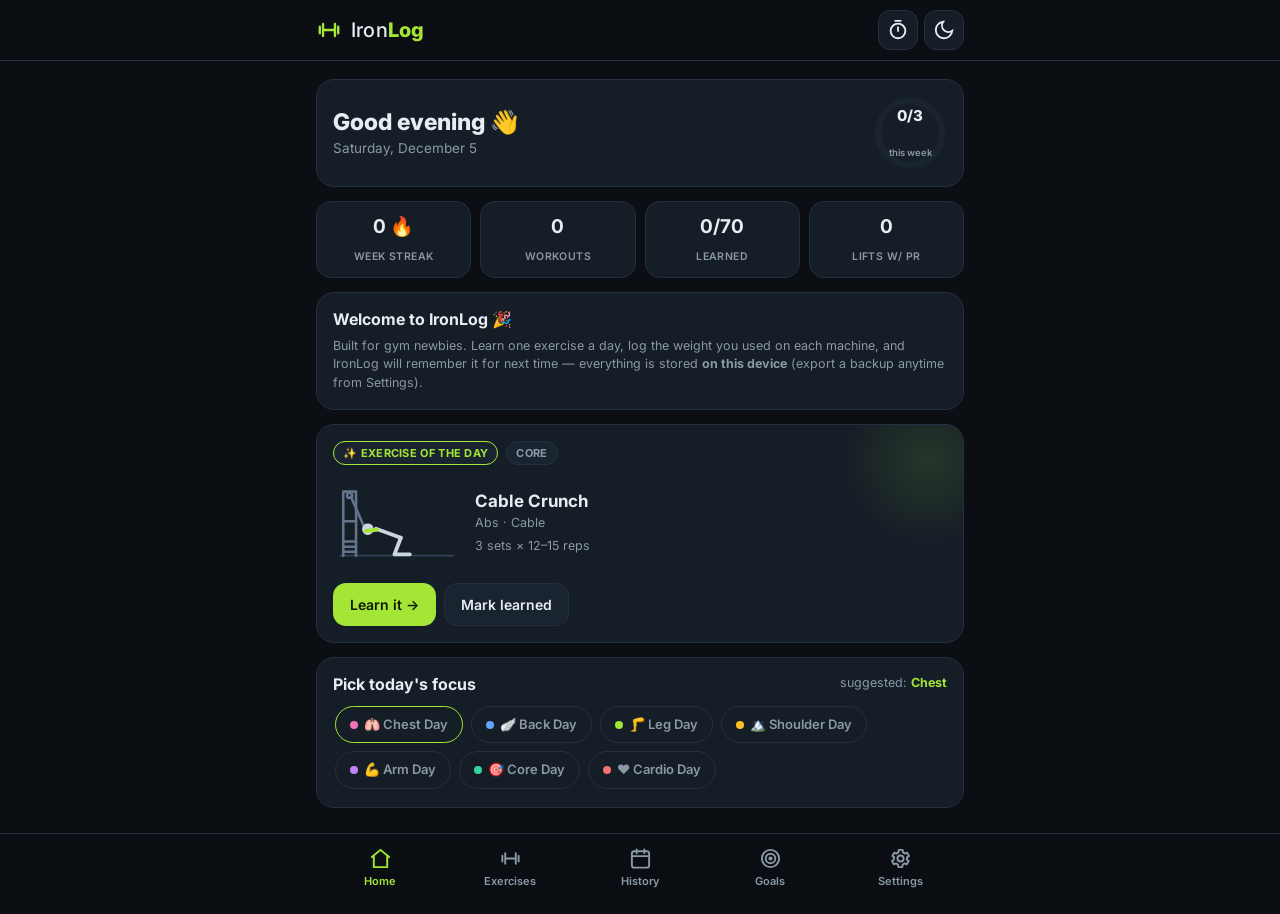
==== index.html @ 236685da "IronLog — beginner-friendly gym tracker PWA 70-exercise library with animated SVG demos, weight memo" ====
<!DOCTYPE html>
<html lang="en" data-theme="dark">
<head>
<meta charset="UTF-8">
<meta name="viewport" content="width=device-width, initial-scale=1, viewport-fit=cover">
<title>IronLog — your pocket gym coach</title>
<meta name="description" content="Beginner-friendly gym tracker: learn exercises with animated demos, remember your weights, hit your goals.">
<meta name="theme-color" content="#0b0f14">
<script>
/* set theme before first paint to avoid flash */
try {
  var t = localStorage.getItem("gymlog.theme") || "dark";
  document.documentElement.setAttribute("data-theme", t);
  if (t === "light") document.querySelector('meta[name="theme-color"]').setAttribute("content", "#f4f6f8");
} catch (e) {}
</script>
<link rel="icon" href="./icon.svg" type="image/svg+xml">
<link rel="apple-touch-icon" href="./icon.svg">
<link rel="manifest" href="./manifest.json">
<link rel="preconnect" href="https://fonts.googleapis.com">
<link rel="preconnect" href="https://fonts.gstatic.com" crossorigin>
<link href="https://fonts.googleapis.com/css2?family=Inter:wght@400;500;600;700;800&display=swap" rel="stylesheet">
<link rel="stylesheet" href="./css/style.css">
</head>
<body>

<header class="topbar">
  <div class="topbar-inner">
    <div class="brand">
      <svg viewBox="0 0 24 24" width="26" height="26" fill="none" stroke="var(--acc)" stroke-width="2.2" stroke-linecap="round">
        <path d="M6.5 6.5v11M17.5 6.5v11M3.5 9v6M20.5 9v6M6.5 12h11"/>
      </svg>
      <span>Iron<b>Log</b></span>
    </div>
    <div class="topbar-actions">
      <button class="icon-btn" id="btn-timer" title="Rest timer" aria-label="Rest timer">
        <svg viewBox="0 0 24 24" width="22" height="22" fill="none" stroke="currentColor" stroke-width="2" stroke-linecap="round"><circle cx="12" cy="13" r="8"/><path d="M12 13V9M9 2h6"/></svg>
      </button>
      <button class="icon-btn" id="btn-theme" title="Toggle theme" aria-label="Toggle theme">
        <svg class="ic-moon" viewBox="0 0 24 24" width="22" height="22" fill="none" stroke="currentColor" stroke-width="2" stroke-linecap="round"><path d="M21 12.8A9 9 0 1 1 11.2 3 7 7 0 0 0 21 12.8z"/></svg>
        <svg class="ic-sun" viewBox="0 0 24 24" width="22" height="22" fill="none" stroke="currentColor" stroke-width="2" stroke-linecap="round"><circle cx="12" cy="12" r="4"/><path d="M12 2v2M12 20v2M4.9 4.9l1.4 1.4M17.7 17.7l1.4 1.4M2 12h2M20 12h2M4.9 19.1l1.4-1.4M17.7 6.3l1.4-1.4"/></svg>
      </button>
    </div>
  </div>
</header>

<main id="view" class="view"></main>

<nav class="bottomnav" id="bottomnav">
  <button data-tab="home" class="nav-btn active">
    <svg viewBox="0 0 24 24" fill="none" stroke="currentColor" stroke-width="2" stroke-linecap="round" stroke-linejoin="round"><path d="M3 10.5 12 3l9 7.5"/><path d="M5 9.5V21h14V9.5"/></svg>
    <span>Home</span>
  </button>
  <button data-tab="exercises" class="nav-btn">
    <svg viewBox="0 0 24 24" fill="none" stroke="currentColor" stroke-width="2" stroke-linecap="round"><path d="M6.5 6.5v11M17.5 6.5v11M3.5 9v6M20.5 9v6M6.5 12h11"/></svg>
    <span>Exercises</span>
  </button>
  <button data-tab="history" class="nav-btn">
    <svg viewBox="0 0 24 24" fill="none" stroke="currentColor" stroke-width="2" stroke-linecap="round" stroke-linejoin="round"><rect x="3" y="4.5" width="18" height="17" rx="2.5"/><path d="M3 9.5h18M8 2.5v4M16 2.5v4"/></svg>
    <span>History</span>
  </button>
  <button data-tab="goals" class="nav-btn">
    <svg viewBox="0 0 24 24" fill="none" stroke="currentColor" stroke-width="2" stroke-linecap="round"><circle cx="12" cy="12" r="9"/><circle cx="12" cy="12" r="5"/><circle cx="12" cy="12" r="1.2" fill="currentColor"/></svg>
    <span>Goals</span>
  </button>
  <button data-tab="settings" class="nav-btn">
    <svg viewBox="0 0 24 24" fill="none" stroke="currentColor" stroke-width="2" stroke-linecap="round" stroke-linejoin="round"><circle cx="12" cy="12" r="3.2"/><path d="M19 12a7 7 0 0 0-.1-1.2l2-1.5-2-3.4-2.3 1a7 7 0 0 0-2-1.2L14.2 3h-4l-.4 2.7a7 7 0 0 0-2 1.2l-2.3-1-2 3.4 2 1.5A7 7 0 0 0 5 12c0 .4 0 .8.1 1.2l-2 1.5 2 3.4 2.3-1a7 7 0 0 0 2 1.2l.4 2.7h4l.4-2.7a7 7 0 0 0 2-1.2l2.3 1 2-3.4-2-1.5c.1-.4.1-.8.1-1.2Z"/></svg>
    <span>Settings</span>
  </button>
</nav>

<div id="modal-root"></div>
<div id="sheet-root"></div>
<div id="toast-root" class="toast-root"></div>

<script src="./data/exercises-chest.js"></script>
<script src="./data/exercises-back.js"></script>
<script src="./data/exercises-legs.js"></script>
<script src="./data/exercises-shoulders.js"></script>
<script src="./data/exercises-arms.js"></script>
<script src="./data/exercises-core.js"></script>
<script src="./data/exercises-cardio.js"></script>
<script src="./js/store.js"></script>
<script src="./js/app.js"></script>
<script>
if ("serviceWorker" in navigator && location.protocol.startsWith("http")) {
  window.addEventListener("load", function () {
    navigator.serviceWorker.register("./sw.js").catch(function () {});
  });
}
</script>
</body>
</html>
---- css/style.css ----
/* ============ IronLog — design tokens ============ */
:root {
  /* dark theme (default) */
  --bg: #0b0f14;
  --bg-soft: #10161d;
  --card: #151d27;
  --card-2: #1a2431;
  --border: #243040;
  --text: #e6edf3;
  --muted: #8b98a5;
  --acc: #a3e635;
  --acc-ink: #101800;
  --acc-soft: rgba(163, 230, 53, 0.12);
  --danger: #f87171;
  --warn: #fbbf24;
  --shadow: 0 8px 28px rgba(0, 0, 0, 0.35);
  /* exercise-figure SVG palette */
  --fig: #cbd5e1;
  --equip: #64748b;
  --floor: #334155;
  /* group colors */
  --g-chest: #f472b6;
  --g-back: #60a5fa;
  --g-legs: #a3e635;
  --g-shoulders: #fbbf24;
  --g-arms: #c084fc;
  --g-core: #34d399;
  --g-cardio: #f87171;
}
:root[data-theme="light"] {
  --bg: #f2f5f8;
  --bg-soft: #e9eef3;
  --card: #ffffff;
  --card-2: #f4f7fa;
  --border: #dde5ec;
  --text: #131a21;
  --muted: #5b6875;
  --acc: #65a30d;
  --acc-ink: #ffffff;
  --acc-soft: rgba(101, 163, 13, 0.12);
  --shadow: 0 8px 24px rgba(15, 30, 45, 0.08);
  --fig: #334155;
  --equip: #94a3b8;
  --floor: #cbd5e1;
}

* { box-sizing: border-box; }
html { -webkit-text-size-adjust: 100%; }
body {
  margin: 0;
  font-family: "Inter", -apple-system, BlinkMacSystemFont, "Segoe UI", Roboto, sans-serif;
  background: var(--bg);
  color: var(--text);
  line-height: 1.5;
  min-height: 100dvh;
  transition: background 0.25s ease, color 0.25s ease;
}
button { font: inherit; color: inherit; cursor: pointer; touch-action: manipulation; }
input, select { touch-action: manipulation; }
input, select, textarea { font: inherit; color: inherit; }
h1, h2, h3, h4 { margin: 0; line-height: 1.25; }
::selection { background: var(--acc); color: var(--acc-ink); }

/* ============ layout ============ */
.topbar {
  position: sticky; top: 0; z-index: 40;
  background: color-mix(in srgb, var(--bg) 82%, transparent);
  backdrop-filter: blur(12px);
  -webkit-backdrop-filter: blur(12px);
  border-bottom: 1px solid var(--border);
}
.topbar-inner {
  max-width: 680px; margin: 0 auto;
  display: flex; align-items: center; justify-content: space-between;
  padding: 10px 16px;
  padding-top: calc(10px + env(safe-area-inset-top));
}
.brand { display: flex; align-items: center; gap: 9px; font-size: 20px; font-weight: 500; letter-spacing: 0.2px; }
.brand b { font-weight: 800; color: var(--acc); }
.topbar-actions { display: flex; gap: 6px; }
.icon-btn {
  width: 40px; height: 40px; border-radius: 12px;
  border: 1px solid var(--border); background: var(--card);
  display: grid; place-items: center; transition: transform .12s ease, background .2s;
}
.icon-btn:active { transform: scale(0.92); }
:root[data-theme="dark"] .ic-sun { display: none; }
:root[data-theme="light"] .ic-moon { display: none; }

.view {
  max-width: 680px; margin: 0 auto;
  padding: 18px 16px calc(92px + env(safe-area-inset-bottom));
  animation: viewin 0.25s ease;
}
@keyframes viewin { from { opacity: 0; transform: translateY(6px); } to { opacity: 1; transform: none; } }

.bottomnav {
  position: fixed; bottom: 0; left: 0; right: 0; z-index: 40;
  display: flex; justify-content: center; gap: 2px;
  background: color-mix(in srgb, var(--bg) 88%, transparent);
  backdrop-filter: blur(14px);
  -webkit-backdrop-filter: blur(14px);
  border-top: 1px solid var(--border);
  padding: 6px 8px calc(6px + env(safe-area-inset-bottom));
}
.nav-btn {
  flex: 1; max-width: 128px;
  display: flex; flex-direction: column; align-items: center; gap: 3px;
  padding: 7px 2px 5px; border: 0; background: none;
  color: var(--muted); font-size: 11px; font-weight: 600;
  border-radius: 12px; transition: color 0.15s;
}
.nav-btn svg { width: 23px; height: 23px; }
.nav-btn.active { color: var(--acc); }
.nav-btn.active svg { filter: drop-shadow(0 0 8px var(--acc-soft)); }

/* ============ generic components ============ */
.card {
  background: var(--card); border: 1px solid var(--border);
  border-radius: 18px; padding: 16px; margin-bottom: 14px;
}
.card.flat { box-shadow: none; }
.section-title {
  display: flex; align-items: center; justify-content: space-between;
  margin: 22px 2px 10px; font-size: 15px; font-weight: 700;
}
.section-title small { color: var(--muted); font-weight: 500; }
.muted { color: var(--muted); }
.small { font-size: 12.5px; }

.btn {
  display: inline-flex; align-items: center; justify-content: center; gap: 7px;
  border-radius: 13px; border: 1px solid var(--border);
  background: var(--card-2); color: var(--text);
  padding: 10px 16px; font-weight: 600; font-size: 14px;
  transition: transform 0.12s ease, filter 0.15s;
}
.btn:active { transform: scale(0.96); }
.btn.primary { background: var(--acc); color: var(--acc-ink); border-color: transparent; }
.btn.primary:hover { filter: brightness(1.06); }
.btn.danger { color: var(--danger); border-color: color-mix(in srgb, var(--danger) 40%, var(--border)); }
.btn.ghost { background: none; }
.btn.block { width: 100%; }
.btn.sm { padding: 7px 12px; font-size: 13px; border-radius: 10px; }

.chip-row { display: flex; flex-wrap: wrap; gap: 8px; padding: 2px; }
.chip {
  flex: 0 0 auto; display: inline-flex; align-items: center; gap: 6px;
  padding: 8px 14px; border-radius: 999px; font-size: 13px; font-weight: 600;
  border: 1px solid var(--border); background: var(--card); color: var(--muted);
  transition: all 0.15s;
  white-space: nowrap;
}
@media (max-width: 420px) {
  .chip { padding: 7px 11px; font-size: 12.5px; }
}
.chip.active { background: var(--acc); border-color: transparent; color: var(--acc-ink); }
.chip .dot { width: 8px; height: 8px; border-radius: 50%; }

.tag {
  display: inline-flex; align-items: center; gap: 5px;
  font-size: 11px; font-weight: 700; letter-spacing: 0.3px;
  padding: 3px 9px; border-radius: 999px;
  background: var(--card-2); border: 1px solid var(--border); color: var(--muted);
  text-transform: uppercase;
}

input[type="text"], input[type="number"], input[type="date"], input[type="search"], select {
  width: 100%; padding: 11px 13px; border-radius: 13px;
  border: 1px solid var(--border); background: var(--card-2); color: var(--text);
  outline: none; transition: border-color 0.15s;
  appearance: none;
}
input:focus, select:focus { border-color: var(--acc); }
label.f { display: block; font-size: 12.5px; font-weight: 600; color: var(--muted); margin: 12px 0 5px; }

/* ============ home ============ */
.hero { display: flex; align-items: center; justify-content: space-between; gap: 14px; }
.hero h1 { font-size: 23px; font-weight: 800; }
.hero .sub { color: var(--muted); font-size: 13.5px; margin-top: 2px; }
.ring-wrap { position: relative; width: 74px; height: 74px; flex: 0 0 auto; }
.ring-wrap svg { transform: rotate(-90deg); }
.ring-num {
  position: absolute; inset: 0; display: grid; place-items: center;
  font-size: 15px; font-weight: 800;
}
.ring-num small { font-size: 9.5px; font-weight: 600; color: var(--muted); display: block; text-align: center; }

.statgrid { display: grid; grid-template-columns: repeat(4, 1fr); gap: 9px; }
@media (max-width: 420px) {
  .statgrid { grid-template-columns: repeat(2, 1fr); }
}
.stat {
  background: var(--card); border: 1px solid var(--border); border-radius: 15px;
  padding: 11px 6px; text-align: center;
}
.stat b { font-size: 19px; display: block; }
.stat span { font-size: 10.5px; color: var(--muted); font-weight: 600; text-transform: uppercase; letter-spacing: 0.4px; }

.eotd { position: relative; overflow: hidden; }
.eotd .glow {
  position: absolute; top: -60px; right: -60px; width: 190px; height: 190px;
  background: radial-gradient(circle, var(--acc-soft), transparent 65%);
  pointer-events: none;
}
.eotd-head { display: flex; align-items: center; gap: 8px; margin-bottom: 10px; }
.eotd-body { display: flex; gap: 14px; align-items: center; }
.eotd-fig { flex: 0 0 128px; }
@media (max-width: 380px) { .eotd-fig { flex: 0 0 104px; } }
.eotd-fig svg { width: 100%; height: auto; }
.eotd h3 { font-size: 17px; margin-bottom: 2px; }
.eotd-actions { display: flex; gap: 8px; margin-top: 12px; }

.dayplan-card { display: flex; flex-direction: column; gap: 10px; }

/* ============ exercise list ============ */
.searchbar { position: relative; margin-bottom: 12px; }
.searchbar svg { position: absolute; left: 13px; top: 50%; transform: translateY(-50%); color: var(--muted); }
.searchbar input { padding-left: 40px; }

.exgrid { display: grid; grid-template-columns: 1fr 1fr; gap: 11px; }
@media (min-width: 560px) { .exgrid { grid-template-columns: 1fr 1fr 1fr; } }
.excard {
  position: relative; text-align: left;
  background: var(--card); border: 1px solid var(--border); border-radius: 16px;
  padding: 11px; display: flex; flex-direction: column; gap: 7px;
  transition: transform 0.12s ease, border-color 0.15s;
}
.excard:active { transform: scale(0.97); }
.excard:hover { border-color: color-mix(in srgb, var(--acc) 45%, var(--border)); }
.excard .fig { background: var(--bg-soft); border-radius: 11px; padding: 6px 4px 2px; }
.excard .fig svg { width: 100%; height: auto; display: block; }
.excard h4 { font-size: 13.5px; font-weight: 700; }
.excard .meta { display: flex; gap: 5px; flex-wrap: wrap; align-items: center; }
.excard .lastw {
  font-size: 11.5px; font-weight: 700; color: var(--acc);
  background: var(--acc-soft); padding: 2px 8px; border-radius: 999px;
}
.excard .learned-badge {
  position: absolute; top: 8px; right: 8px; z-index: 2;
  width: 21px; height: 21px; border-radius: 50%;
  background: var(--acc); color: var(--acc-ink);
  display: grid; place-items: center; font-size: 12px; font-weight: 800;
  box-shadow: var(--shadow);
}
.groupdot { width: 9px; height: 9px; border-radius: 50%; flex: 0 0 auto; }

/* ============ modal ============ */
.modal-back {
  position: fixed; inset: 0; z-index: 60;
  background: rgba(4, 8, 12, 0.6); backdrop-filter: blur(4px); -webkit-backdrop-filter: blur(4px);
  display: flex; align-items: flex-end; justify-content: center;
  animation: fadein 0.18s ease;
}
@media (min-width: 640px) { .modal-back { align-items: center; padding: 24px; } }
@keyframes fadein { from { opacity: 0; } }
.modal {
  background: var(--bg); width: 100%; max-width: 640px;
  max-height: 92dvh; overflow-y: auto; overscroll-behavior: contain;
  border-radius: 24px 24px 0 0; border: 1px solid var(--border);
  padding: 10px 18px calc(24px + env(safe-area-inset-bottom));
  animation: slideup 0.22s cubic-bezier(0.2, 0.9, 0.3, 1);
}
@media (min-width: 640px) { .modal { border-radius: 24px; padding-bottom: 24px; } }
@keyframes slideup { from { transform: translateY(40px); opacity: 0.4; } }
.modal .grab { width: 42px; height: 4.5px; border-radius: 4px; background: var(--border); margin: 4px auto 12px; }
.modal-head { display: flex; align-items: flex-start; justify-content: space-between; gap: 10px; margin-bottom: 4px; }
.modal-head h2 { font-size: 20px; font-weight: 800; }
.modal .bigfig {
  background: var(--bg-soft); border: 1px solid var(--border);
  border-radius: 18px; margin: 12px 0; padding: 14px 10px 6px;
}
.modal .bigfig svg { width: 100%; max-height: 230px; height: auto; display: block; }
.muscle-row { display: flex; flex-wrap: wrap; gap: 6px; margin: 8px 0 2px; }
.steps { margin: 8px 0 0; padding: 0; list-style: none; counter-reset: st; }
.steps li {
  counter-increment: st; position: relative;
  padding: 7px 0 7px 38px; font-size: 14px;
}
.steps li::before {
  content: counter(st);
  position: absolute; left: 0; top: 6px;
  width: 26px; height: 26px; border-radius: 9px;
  background: var(--acc-soft); color: var(--acc);
  display: grid; place-items: center; font-weight: 800; font-size: 13px;
}
.tipbox {
  background: var(--acc-soft); border: 1px solid color-mix(in srgb, var(--acc) 25%, transparent);
  border-radius: 14px; padding: 12px 14px; margin-top: 10px; font-size: 13.5px;
}
.tipbox b { color: var(--acc); }
.tipbox ul { margin: 6px 0 0; padding-left: 18px; }
.tipbox li { margin: 3px 0; }

/* logger */
.logger { margin-top: 6px; }
.set-row { display: grid; grid-template-columns: 34px 1fr 1fr 38px; gap: 8px; align-items: center; margin-bottom: 8px; }
.set-row.timed { grid-template-columns: 34px 1fr 1fr 38px; }
.set-row .setn { font-weight: 800; color: var(--muted); font-size: 13px; text-align: center; }
.set-row input { text-align: center; padding: 10px 6px; font-weight: 700; font-variant-numeric: tabular-nums; }
.set-row .del { background: none; border: 0; color: var(--muted); font-size: 17px; padding: 4px; border-radius: 8px; }
.set-row .del:hover { color: var(--danger); }
.unit-hint { display: grid; grid-template-columns: 34px 1fr 1fr 38px; gap: 8px; font-size: 10.5px; color: var(--muted); font-weight: 700; text-transform: uppercase; letter-spacing: 0.4px; margin-bottom: 4px; text-align: center; }
.lastinfo {
  display: flex; align-items: center; gap: 8px; flex-wrap: wrap;
  font-size: 13px; color: var(--muted);
  background: var(--card); border: 1px solid var(--border);
  padding: 9px 12px; border-radius: 12px; margin-bottom: 11px;
}
.lastinfo b { color: var(--text); }
.suggest { color: var(--acc); font-weight: 600; }
.pr-flag { color: var(--warn); font-weight: 700; }

/* history sparkline */
.spark-wrap { margin-top: 6px; }
.spark-wrap svg { width: 100%; height: 78px; display: block; }

/* ============ history / calendar ============ */
.cal-head { display: flex; align-items: center; justify-content: space-between; margin-bottom: 10px; }
.cal-head h3 { font-size: 16px; }
.cal-nav { display: flex; gap: 6px; }
.cal-grid { display: grid; grid-template-columns: repeat(7, 1fr); gap: 5px; }
.cal-dow { text-align: center; font-size: 10.5px; font-weight: 700; color: var(--muted); padding: 3px 0; text-transform: uppercase; }
.cal-day {
  aspect-ratio: 1; border-radius: 11px; border: 1px solid transparent;
  display: flex; flex-direction: column; align-items: center; justify-content: center; gap: 3px;
  font-size: 12.5px; font-weight: 600; background: none; color: var(--text); padding: 0;
}
.cal-day.other { color: color-mix(in srgb, var(--muted) 45%, transparent); }
.cal-day.today { border-color: var(--acc); }
.cal-day.sel { background: var(--acc-soft); }
.cal-day .dots { display: flex; gap: 2.5px; height: 5px; }
.cal-day .dots i { width: 5px; height: 5px; border-radius: 50%; }
.daylog-item {
  display: flex; align-items: center; gap: 11px;
  padding: 10px 2px; border-bottom: 1px solid var(--border);
}
.daylog-item:last-child { border-bottom: 0; }
.daylog-item .thumb { width: 52px; flex: 0 0 auto; background: var(--bg-soft); border-radius: 9px; padding: 3px; }
.daylog-item .thumb svg { width: 100%; height: auto; display: block; }
.daylog-item .sets { font-size: 12.5px; color: var(--muted); font-variant-numeric: tabular-nums; }

.bars { display: flex; align-items: flex-end; gap: 7px; height: 96px; padding-top: 8px; }
.bars .bar { flex: 1; display: flex; flex-direction: column; align-items: center; gap: 5px; height: 100%; justify-content: flex-end; }
.bars .bar i { width: 100%; max-width: 34px; border-radius: 6px 6px 3px 3px; background: var(--acc); opacity: 0.85; min-height: 3px; }
.bars .bar span { font-size: 10px; color: var(--muted); font-weight: 700; }

/* ============ goals ============ */
.goal-card { display: flex; flex-direction: column; gap: 9px; }
.goal-top { display: flex; align-items: flex-start; justify-content: space-between; gap: 10px; }
.goal-top h4 { font-size: 15px; }
.progress { height: 9px; border-radius: 99px; background: var(--card-2); overflow: hidden; border: 1px solid var(--border); }
.progress i { display: block; height: 100%; border-radius: 99px; background: var(--acc); transition: width 0.5s cubic-bezier(0.2, 0.9, 0.3, 1); }
.goal-meta { display: flex; justify-content: space-between; font-size: 12.5px; color: var(--muted); font-weight: 600; }
.goal-done { border-color: color-mix(in srgb, var(--acc) 45%, var(--border)); }
.goal-done .progress i { background: var(--acc); }

/* ============ settings ============ */
.setting-row {
  display: flex; align-items: center; justify-content: space-between; gap: 12px;
  padding: 13px 2px; border-bottom: 1px solid var(--border);
}
.setting-row:last-child { border-bottom: 0; }
.setting-row .lbl { font-weight: 600; font-size: 14.5px; }
.setting-row .desc { font-size: 12px; color: var(--muted); margin-top: 1px; }
.setting-row select, .setting-row input[type="number"] { width: 110px; text-align: center; padding: 8px; }
.seg { display: inline-flex; background: var(--card-2); border: 1px solid var(--border); border-radius: 11px; padding: 3px; }
.seg button { border: 0; background: none; padding: 6px 13px; border-radius: 8px; font-size: 13px; font-weight: 700; color: var(--muted); }
.seg button.active { background: var(--acc); color: var(--acc-ink); }

/* ============ rest timer sheet ============ */
.sheet-back { position: fixed; inset: 0; z-index: 70; background: rgba(4, 8, 12, 0.55); display: flex; align-items: flex-end; justify-content: center; animation: fadein 0.18s ease; backdrop-filter: blur(3px); -webkit-backdrop-filter: blur(3px); }
.sheet {
  background: var(--bg); width: 100%; max-width: 640px;
  border-radius: 24px 24px 0 0; border: 1px solid var(--border);
  padding: 12px 20px calc(28px + env(safe-area-inset-bottom));
  text-align: center; animation: slideup 0.22s cubic-bezier(0.2, 0.9, 0.3, 1);
}
.timer-ring { position: relative; width: 190px; height: 190px; margin: 12px auto; }
.timer-ring svg { transform: rotate(-90deg); }
.timer-num { position: absolute; inset: 0; display: grid; place-items: center; font-size: 44px; font-weight: 800; font-variant-numeric: tabular-nums; }
.timer-presets { display: flex; gap: 8px; justify-content: center; margin: 8px 0 14px; }
.timer-actions { display: flex; gap: 10px; justify-content: center; }

/* ============ toast ============ */
.toast-root { position: fixed; bottom: calc(86px + env(safe-area-inset-bottom)); left: 0; right: 0; z-index: 90; display: flex; flex-direction: column; align-items: center; gap: 8px; pointer-events: none; }
.toast {
  background: var(--card); border: 1px solid var(--border); color: var(--text);
  border-radius: 14px; padding: 11px 18px; font-weight: 600; font-size: 14px;
  box-shadow: var(--shadow); animation: toastin 0.25s cubic-bezier(0.2, 0.9, 0.3, 1);
  max-width: 90vw; text-align: center;
}
.toast.pr { border-color: var(--warn); }
@keyframes toastin { from { transform: translateY(14px); opacity: 0; } }

.empty { text-align: center; padding: 34px 18px; color: var(--muted); }
.empty .big { font-size: 38px; margin-bottom: 8px; }

.confetti-bit { position: fixed; z-index: 95; width: 9px; height: 14px; border-radius: 2px; pointer-events: none; }

details.acc-box { border: 1px solid var(--border); border-radius: 14px; background: var(--card); margin-bottom: 10px; }
details.acc-box summary { padding: 12px 14px; font-weight: 700; font-size: 14px; cursor: pointer; list-style: none; display: flex; justify-content: space-between; align-items: center; }
details.acc-box summary::-webkit-details-marker { display: none; }
details.acc-box .inner { padding: 0 14px 12px; }
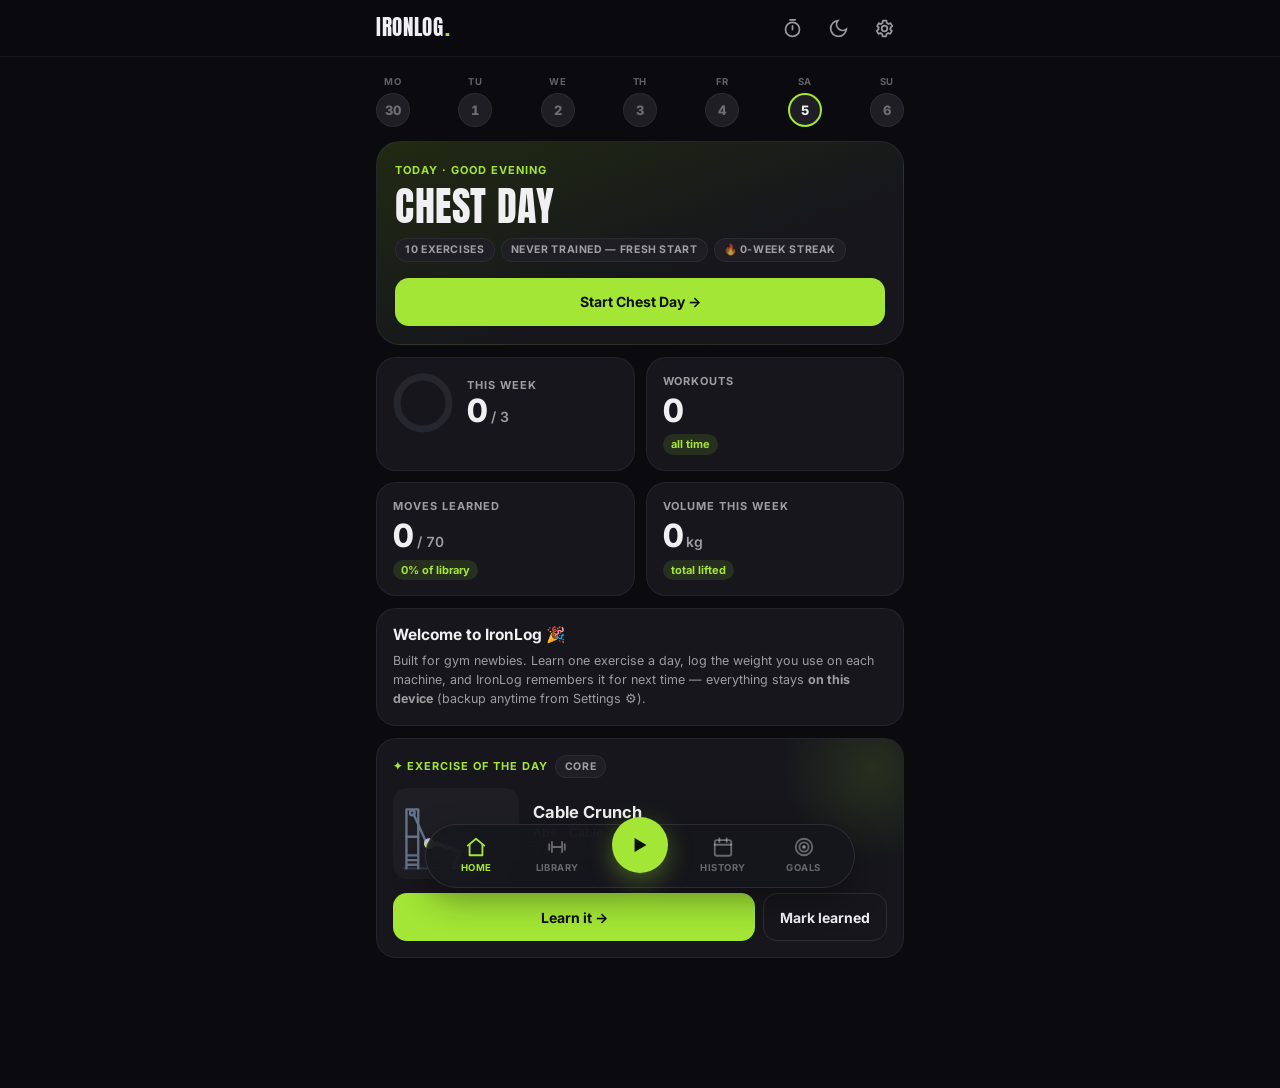
==== commit 4f998a1c: "Volt Forge redesign: research-driven modern gym UI Benchmarked against Hevy, Strong, Fitbod, Ladder," ====
--- a/index.html
+++ b/index.html
@@ -5,13 +5,13 @@
 <meta name="viewport" content="width=device-width, initial-scale=1, viewport-fit=cover">
 <title>IronLog — your pocket gym coach</title>
 <meta name="description" content="Beginner-friendly gym tracker: learn exercises with animated demos, remember your weights, hit your goals.">
-<meta name="theme-color" content="#0b0f14">
+<meta name="theme-color" content="#0b0b0f">
 <script>
 /* set theme before first paint to avoid flash */
 try {
   var t = localStorage.getItem("gymlog.theme") || "dark";
   document.documentElement.setAttribute("data-theme", t);
-  if (t === "light") document.querySelector('meta[name="theme-color"]').setAttribute("content", "#f4f6f8");
+  if (t === "light") document.querySelector('meta[name="theme-color"]').setAttribute("content", "#f2f3f5");
 } catch (e) {}
 </script>
 <link rel="icon" href="./icon.svg" type="image/svg+xml">
@@ -19,26 +19,24 @@
 <link rel="manifest" href="./manifest.json">
 <link rel="preconnect" href="https://fonts.googleapis.com">
 <link rel="preconnect" href="https://fonts.gstatic.com" crossorigin>
-<link href="https://fonts.googleapis.com/css2?family=Inter:wght@400;500;600;700;800&display=swap" rel="stylesheet">
+<link href="https://fonts.googleapis.com/css2?family=Anton&family=Inter:wght@400;500;600;700;800&display=swap" rel="stylesheet">
 <link rel="stylesheet" href="./css/style.css">
 </head>
 <body>
 
 <header class="topbar">
   <div class="topbar-inner">
-    <div class="brand">
-      <svg viewBox="0 0 24 24" width="26" height="26" fill="none" stroke="var(--acc)" stroke-width="2.2" stroke-linecap="round">
-        <path d="M6.5 6.5v11M17.5 6.5v11M3.5 9v6M20.5 9v6M6.5 12h11"/>
-      </svg>
-      <span>Iron<b>Log</b></span>
-    </div>
+    <div class="brand">IRONLOG<span class="dot">.</span></div>
     <div class="topbar-actions">
       <button class="icon-btn" id="btn-timer" title="Rest timer" aria-label="Rest timer">
-        <svg viewBox="0 0 24 24" width="22" height="22" fill="none" stroke="currentColor" stroke-width="2" stroke-linecap="round"><circle cx="12" cy="13" r="8"/><path d="M12 13V9M9 2h6"/></svg>
+        <svg viewBox="0 0 24 24" width="21" height="21" fill="none" stroke="currentColor" stroke-width="2" stroke-linecap="round"><circle cx="12" cy="13" r="8"/><path d="M12 13V9M9 2h6"/></svg>
       </button>
       <button class="icon-btn" id="btn-theme" title="Toggle theme" aria-label="Toggle theme">
-        <svg class="ic-moon" viewBox="0 0 24 24" width="22" height="22" fill="none" stroke="currentColor" stroke-width="2" stroke-linecap="round"><path d="M21 12.8A9 9 0 1 1 11.2 3 7 7 0 0 0 21 12.8z"/></svg>
-        <svg class="ic-sun" viewBox="0 0 24 24" width="22" height="22" fill="none" stroke="currentColor" stroke-width="2" stroke-linecap="round"><circle cx="12" cy="12" r="4"/><path d="M12 2v2M12 20v2M4.9 4.9l1.4 1.4M17.7 17.7l1.4 1.4M2 12h2M20 12h2M4.9 19.1l1.4-1.4M17.7 6.3l1.4-1.4"/></svg>
+        <svg class="ic-moon" viewBox="0 0 24 24" width="21" height="21" fill="none" stroke="currentColor" stroke-width="2" stroke-linecap="round"><path d="M21 12.8A9 9 0 1 1 11.2 3 7 7 0 0 0 21 12.8z"/></svg>
+        <svg class="ic-sun" viewBox="0 0 24 24" width="21" height="21" fill="none" stroke="currentColor" stroke-width="2" stroke-linecap="round"><circle cx="12" cy="12" r="4"/><path d="M12 2v2M12 20v2M4.9 4.9l1.4 1.4M17.7 17.7l1.4 1.4M2 12h2M20 12h2M4.9 19.1l1.4-1.4M17.7 6.3l1.4-1.4"/></svg>
+      </button>
+      <button class="icon-btn" id="btn-settings" title="Settings" aria-label="Settings">
+        <svg viewBox="0 0 24 24" width="21" height="21" fill="none" stroke="currentColor" stroke-width="2" stroke-linecap="round" stroke-linejoin="round"><circle cx="12" cy="12" r="3.2"/><path d="M19 12a7 7 0 0 0-.1-1.2l2-1.5-2-3.4-2.3 1a7 7 0 0 0-2-1.2L14.2 3h-4l-.4 2.7a7 7 0 0 0-2 1.2l-2.3-1-2 3.4 2 1.5A7 7 0 0 0 5 12c0 .4 0 .8.1 1.2l-2 1.5 2 3.4 2.3-1a7 7 0 0 0 2 1.2l.4 2.7h4l.4-2.7a7 7 0 0 0 2-1.2l2.3 1 2-3.4-2-1.5c.1-.4.1-.8.1-1.2Z"/></svg>
       </button>
     </div>
   </div>
@@ -47,30 +45,29 @@
 <main id="view" class="view"></main>
 
 <nav class="bottomnav" id="bottomnav">
-  <button data-tab="home" class="nav-btn active">
+  <button data-tab="home" class="nav-btn active" aria-label="Home">
     <svg viewBox="0 0 24 24" fill="none" stroke="currentColor" stroke-width="2" stroke-linecap="round" stroke-linejoin="round"><path d="M3 10.5 12 3l9 7.5"/><path d="M5 9.5V21h14V9.5"/></svg>
     <span>Home</span>
   </button>
-  <button data-tab="exercises" class="nav-btn">
+  <button data-tab="exercises" class="nav-btn" aria-label="Exercises">
     <svg viewBox="0 0 24 24" fill="none" stroke="currentColor" stroke-width="2" stroke-linecap="round"><path d="M6.5 6.5v11M17.5 6.5v11M3.5 9v6M20.5 9v6M6.5 12h11"/></svg>
-    <span>Exercises</span>
+    <span>Library</span>
   </button>
-  <button data-tab="history" class="nav-btn">
+  <button class="nav-fab" id="nav-fab" title="Start today's workout" aria-label="Start today's workout">
+    <svg viewBox="0 0 24 24" fill="none" stroke="currentColor" stroke-width="2.6" stroke-linecap="round"><path d="M7 5.5v13l11-6.5z" fill="currentColor" stroke="none"/></svg>
+  </button>
+  <button data-tab="history" class="nav-btn" aria-label="History">
     <svg viewBox="0 0 24 24" fill="none" stroke="currentColor" stroke-width="2" stroke-linecap="round" stroke-linejoin="round"><rect x="3" y="4.5" width="18" height="17" rx="2.5"/><path d="M3 9.5h18M8 2.5v4M16 2.5v4"/></svg>
     <span>History</span>
   </button>
-  <button data-tab="goals" class="nav-btn">
+  <button data-tab="goals" class="nav-btn" aria-label="Goals">
     <svg viewBox="0 0 24 24" fill="none" stroke="currentColor" stroke-width="2" stroke-linecap="round"><circle cx="12" cy="12" r="9"/><circle cx="12" cy="12" r="5"/><circle cx="12" cy="12" r="1.2" fill="currentColor"/></svg>
     <span>Goals</span>
-  </button>
-  <button data-tab="settings" class="nav-btn">
-    <svg viewBox="0 0 24 24" fill="none" stroke="currentColor" stroke-width="2" stroke-linecap="round" stroke-linejoin="round"><circle cx="12" cy="12" r="3.2"/><path d="M19 12a7 7 0 0 0-.1-1.2l2-1.5-2-3.4-2.3 1a7 7 0 0 0-2-1.2L14.2 3h-4l-.4 2.7a7 7 0 0 0-2 1.2l-2.3-1-2 3.4 2 1.5A7 7 0 0 0 5 12c0 .4 0 .8.1 1.2l-2 1.5 2 3.4 2.3-1a7 7 0 0 0 2 1.2l.4 2.7h4l.4-2.7a7 7 0 0 0 2-1.2l2.3 1 2-3.4-2-1.5c.1-.4.1-.8.1-1.2Z"/></svg>
-    <span>Settings</span>
   </button>
 </nav>
 
 <div id="modal-root"></div>
-<div id="sheet-root"></div>
+<div id="restpill-root"></div>
 <div id="toast-root" class="toast-root"></div>
 
 <script src="./data/exercises-chest.js"></script>
--- a/css/style.css
+++ b/css/style.css
@@ -1,24 +1,44 @@
-/* ============ IronLog — design tokens ============ */
+/* ============================================================
+   IronLog — "Volt Forge" design system
+   Dark-first · layered near-black · one electric lime accent
+   Anton (display) + Inter (UI, tabular numerals)
+   ============================================================ */
 :root {
-  /* dark theme (default) */
-  --bg: #0b0f14;
-  --bg-soft: #10161d;
-  --card: #151d27;
-  --card-2: #1a2431;
-  --border: #243040;
-  --text: #e6edf3;
-  --muted: #8b98a5;
-  --acc: #a3e635;
-  --acc-ink: #101800;
-  --acc-soft: rgba(163, 230, 53, 0.12);
-  --danger: #f87171;
-  --warn: #fbbf24;
-  --shadow: 0 8px 28px rgba(0, 0, 0, 0.35);
+  /* backgrounds — depth from layered grays */
+  --bg-0: #0b0b0f;
+  --bg-1: #16161c;
+  --bg-2: #1e1e24;
+  --bg-3: #26262e;
+  /* lines */
+  --hairline: rgba(255, 255, 255, 0.06);
+  --border: rgba(255, 255, 255, 0.10);
+  --border-strong: #2a2a33;
+  /* text — never pure white */
+  --text-hi: #f0f0f2;
+  --text-mid: rgba(240, 240, 242, 0.62);
+  --text-low: rgba(240, 240, 242, 0.38);
+  /* accent */
+  --accent: #a3e635;
+  --accent-hover: #bef264;
+  --accent-press: #84cc16;
+  --accent-ink: #0c1004;
+  --accent-text: #a3e635;
+  --accent-tint: rgba(163, 230, 53, 0.12);
+  --accent-glow: rgba(163, 230, 53, 0.35);
+  --done-tint: rgba(163, 230, 53, 0.08);
+  /* semantic */
+  --warmup: #fb923c;
+  --failure: #f87171;
+  --pr-gold: #facc15;
+  /* gradients */
+  --grad-hero: linear-gradient(160deg, #212a12 0%, #16161c 62%);
+  --grad-chart: linear-gradient(180deg, rgba(163, 230, 53, 0.18), rgba(163, 230, 53, 0));
   /* exercise-figure SVG palette */
   --fig: #cbd5e1;
+  --acc: #a3e635;
   --equip: #64748b;
   --floor: #334155;
-  /* group colors */
+  /* group colors (dots/tags only, never surfaces) */
   --g-chest: #f472b6;
   --g-back: #60a5fa;
   --g-legs: #a3e635;
@@ -26,20 +46,27 @@
   --g-arms: #c084fc;
   --g-core: #34d399;
   --g-cardio: #f87171;
+  /* motion */
+  --ease-out: cubic-bezier(0.16, 1, 0.3, 1);
 }
 :root[data-theme="light"] {
-  --bg: #f2f5f8;
-  --bg-soft: #e9eef3;
-  --card: #ffffff;
-  --card-2: #f4f7fa;
-  --border: #dde5ec;
-  --text: #131a21;
-  --muted: #5b6875;
+  --bg-0: #f2f3f5;
+  --bg-1: #ffffff;
+  --bg-2: #eceef1;
+  --bg-3: #e0e3e8;
+  --hairline: rgba(10, 14, 20, 0.07);
+  --border: rgba(10, 14, 20, 0.12);
+  --border-strong: #d3d7dd;
+  --text-hi: #15181d;
+  --text-mid: rgba(21, 24, 29, 0.64);
+  --text-low: rgba(21, 24, 29, 0.4);
+  --accent-text: #4d7c0f;
+  --accent-tint: rgba(101, 163, 13, 0.13);
+  --accent-glow: rgba(132, 204, 22, 0.35);
+  --done-tint: rgba(101, 163, 13, 0.09);
+  --grad-hero: linear-gradient(160deg, #e8f4d1 0%, #ffffff 62%);
+  --fig: #334155;
   --acc: #65a30d;
-  --acc-ink: #ffffff;
-  --acc-soft: rgba(101, 163, 13, 0.12);
-  --shadow: 0 8px 24px rgba(15, 30, 45, 0.08);
-  --fig: #334155;
   --equip: #94a3b8;
   --floor: #cbd5e1;
 }
@@ -49,9 +76,10 @@
 body {
   margin: 0;
   font-family: "Inter", -apple-system, BlinkMacSystemFont, "Segoe UI", Roboto, sans-serif;
-  background: var(--bg);
-  color: var(--text);
+  background: var(--bg-0);
+  color: var(--text-hi);
   line-height: 1.5;
+  font-size: 14.5px;
   min-height: 100dvh;
   transition: background 0.25s ease, color 0.25s ease;
 }
@@ -59,346 +87,499 @@
 input, select { touch-action: manipulation; }
 input, select, textarea { font: inherit; color: inherit; }
 h1, h2, h3, h4 { margin: 0; line-height: 1.25; }
-::selection { background: var(--acc); color: var(--acc-ink); }
-
-/* ============ layout ============ */
+::selection { background: var(--accent); color: var(--accent-ink); }
+:focus-visible { outline: 2px solid var(--accent); outline-offset: 2px; }
+
+.display, .modal-head h2, .hero-title, .page-title {
+  font-family: "Anton", "Arial Narrow", Impact, sans-serif;
+  font-weight: 400;
+  text-transform: uppercase;
+  letter-spacing: 0.015em;
+  line-height: 1;
+}
+.eyebrow {
+  font-size: 11px; font-weight: 700; text-transform: uppercase;
+  letter-spacing: 0.09em; color: var(--text-mid);
+}
+.num { font-variant-numeric: tabular-nums; }
+
+/* ============ top bar ============ */
 .topbar {
   position: sticky; top: 0; z-index: 40;
-  background: color-mix(in srgb, var(--bg) 82%, transparent);
-  backdrop-filter: blur(12px);
-  -webkit-backdrop-filter: blur(12px);
-  border-bottom: 1px solid var(--border);
+  background: color-mix(in srgb, var(--bg-0) 74%, transparent);
+  backdrop-filter: blur(16px);
+  -webkit-backdrop-filter: blur(16px);
+  border-bottom: 1px solid var(--hairline);
 }
 .topbar-inner {
-  max-width: 680px; margin: 0 auto;
+  max-width: 560px; margin: 0 auto;
   display: flex; align-items: center; justify-content: space-between;
-  padding: 10px 16px;
-  padding-top: calc(10px + env(safe-area-inset-top));
-}
-.brand { display: flex; align-items: center; gap: 9px; font-size: 20px; font-weight: 500; letter-spacing: 0.2px; }
-.brand b { font-weight: 800; color: var(--acc); }
+  padding: 8px 16px;
+  padding-top: calc(8px + env(safe-area-inset-top));
+  min-height: 56px;
+}
+.brand {
+  font-family: "Anton", "Arial Narrow", Impact, sans-serif;
+  font-size: 21px; text-transform: uppercase; letter-spacing: 0.03em;
+  display: flex; align-items: center; gap: 2px;
+}
+.brand .dot { color: var(--accent-text); }
 .topbar-actions { display: flex; gap: 6px; }
 .icon-btn {
   width: 40px; height: 40px; border-radius: 12px;
-  border: 1px solid var(--border); background: var(--card);
-  display: grid; place-items: center; transition: transform .12s ease, background .2s;
-}
+  border: 1px solid transparent; background: transparent;
+  color: var(--text-mid);
+  display: grid; place-items: center;
+  transition: transform 0.12s var(--ease-out), background 0.15s, color 0.15s;
+}
+.icon-btn:hover { background: var(--bg-2); color: var(--text-hi); }
 .icon-btn:active { transform: scale(0.92); }
 :root[data-theme="dark"] .ic-sun { display: none; }
+:root:not([data-theme="light"]) .ic-sun { display: none; }
 :root[data-theme="light"] .ic-moon { display: none; }
 
+/* ============ layout ============ */
 .view {
-  max-width: 680px; margin: 0 auto;
-  padding: 18px 16px calc(92px + env(safe-area-inset-bottom));
-  animation: viewin 0.25s ease;
+  max-width: 560px; margin: 0 auto;
+  padding: 16px 16px calc(118px + env(safe-area-inset-bottom));
+  animation: viewin 0.22s var(--ease-out);
 }
 @keyframes viewin { from { opacity: 0; transform: translateY(6px); } to { opacity: 1; transform: none; } }
-
+.page-title { font-size: 26px; margin: 4px 0 16px; }
+
+/* ============ floating pill nav ============ */
 .bottomnav {
-  position: fixed; bottom: 0; left: 0; right: 0; z-index: 40;
-  display: flex; justify-content: center; gap: 2px;
-  background: color-mix(in srgb, var(--bg) 88%, transparent);
-  backdrop-filter: blur(14px);
-  -webkit-backdrop-filter: blur(14px);
-  border-top: 1px solid var(--border);
-  padding: 6px 8px calc(6px + env(safe-area-inset-bottom));
+  position: fixed; z-index: 50;
+  bottom: calc(12px + env(safe-area-inset-bottom));
+  left: 12px; right: 12px;
+  max-width: 430px; margin-inline: auto;
+  height: 64px; border-radius: 999px;
+  background: color-mix(in srgb, var(--bg-1) 86%, transparent);
+  backdrop-filter: blur(20px);
+  -webkit-backdrop-filter: blur(20px);
+  border: 1px solid var(--border);
+  box-shadow: 0 12px 32px rgba(0, 0, 0, 0.35);
+  display: flex; align-items: center; justify-content: space-around;
+  padding: 0 10px;
 }
 .nav-btn {
-  flex: 1; max-width: 128px;
-  display: flex; flex-direction: column; align-items: center; gap: 3px;
-  padding: 7px 2px 5px; border: 0; background: none;
-  color: var(--muted); font-size: 11px; font-weight: 600;
-  border-radius: 12px; transition: color 0.15s;
-}
-.nav-btn svg { width: 23px; height: 23px; }
-.nav-btn.active { color: var(--acc); }
-.nav-btn.active svg { filter: drop-shadow(0 0 8px var(--acc-soft)); }
-
-/* ============ generic components ============ */
+  width: 52px; height: 52px;
+  display: flex; flex-direction: column; align-items: center; justify-content: center; gap: 3px;
+  border: 0; background: none; border-radius: 16px;
+  color: var(--text-low);
+  font-size: 9.5px; font-weight: 700; text-transform: uppercase; letter-spacing: 0.05em;
+  transition: color 0.15s;
+}
+.nav-btn svg { width: 22px; height: 22px; }
+.nav-btn.active { color: var(--accent-text); }
+.nav-fab {
+  width: 56px; height: 56px; border-radius: 50%;
+  border: 0; background: var(--accent); color: var(--accent-ink);
+  display: grid; place-items: center;
+  margin-top: -22px;
+  box-shadow: 0 8px 24px var(--accent-glow);
+  transition: transform 0.12s var(--ease-out), background 0.15s;
+}
+.nav-fab svg { width: 26px; height: 26px; }
+.nav-fab:hover { background: var(--accent-hover); }
+.nav-fab:active { transform: scale(0.92); }
+
+/* ============ cards / generic ============ */
 .card {
-  background: var(--card); border: 1px solid var(--border);
-  border-radius: 18px; padding: 16px; margin-bottom: 14px;
-}
-.card.flat { box-shadow: none; }
+  background: var(--bg-1); border: 1px solid var(--hairline);
+  border-radius: 20px; padding: 16px; margin-bottom: 12px;
+}
 .section-title {
-  display: flex; align-items: center; justify-content: space-between;
-  margin: 22px 2px 10px; font-size: 15px; font-weight: 700;
-}
-.section-title small { color: var(--muted); font-weight: 500; }
-.muted { color: var(--muted); }
+  display: flex; align-items: baseline; justify-content: space-between;
+  margin: 22px 2px 10px;
+  font-family: "Anton", "Arial Narrow", Impact, sans-serif;
+  font-weight: 400; text-transform: uppercase; letter-spacing: 0.04em;
+  font-size: 16px;
+}
+.section-title small { font-family: "Inter", sans-serif; font-size: 11.5px; font-weight: 600; color: var(--text-mid); text-transform: none; letter-spacing: 0; }
+.muted { color: var(--text-mid); }
+.faint { color: var(--text-low); }
 .small { font-size: 12.5px; }
 
 .btn {
   display: inline-flex; align-items: center; justify-content: center; gap: 7px;
-  border-radius: 13px; border: 1px solid var(--border);
-  background: var(--card-2); color: var(--text);
-  padding: 10px 16px; font-weight: 600; font-size: 14px;
-  transition: transform 0.12s ease, filter 0.15s;
-}
+  border-radius: 14px; border: 1px solid var(--border);
+  background: transparent; color: var(--text-hi);
+  padding: 11px 16px; font-weight: 700; font-size: 14px;
+  transition: transform 0.12s var(--ease-out), background 0.15s, box-shadow 0.15s, filter 0.15s;
+}
+.btn:hover { background: var(--bg-2); }
 .btn:active { transform: scale(0.96); }
-.btn.primary { background: var(--acc); color: var(--acc-ink); border-color: transparent; }
-.btn.primary:hover { filter: brightness(1.06); }
-.btn.danger { color: var(--danger); border-color: color-mix(in srgb, var(--danger) 40%, var(--border)); }
-.btn.ghost { background: none; }
+.btn.primary {
+  background: var(--accent); color: var(--accent-ink); border-color: transparent;
+  min-height: 48px;
+}
+.btn.primary:hover { background: var(--accent-hover); box-shadow: 0 0 24px rgba(163, 230, 53, 0.25); }
+.btn.primary:active { background: var(--accent-press); }
+.btn.danger { color: var(--failure); border-color: transparent; background: none; }
+.btn.danger:hover { background: rgba(248, 113, 113, 0.08); }
+.btn.ghost { background: none; border-color: transparent; color: var(--text-mid); }
+.btn.ghost:hover { background: var(--bg-2); color: var(--text-hi); }
 .btn.block { width: 100%; }
-.btn.sm { padding: 7px 12px; font-size: 13px; border-radius: 10px; }
-
-.chip-row { display: flex; flex-wrap: wrap; gap: 8px; padding: 2px; }
+.btn.sm { padding: 7px 12px; font-size: 13px; border-radius: 11px; min-height: 0; }
+
+.chip-row { display: flex; flex-wrap: wrap; gap: 7px; padding: 2px; }
 .chip {
   flex: 0 0 auto; display: inline-flex; align-items: center; gap: 6px;
-  padding: 8px 14px; border-radius: 999px; font-size: 13px; font-weight: 600;
-  border: 1px solid var(--border); background: var(--card); color: var(--muted);
-  transition: all 0.15s;
-  white-space: nowrap;
-}
-@media (max-width: 420px) {
-  .chip { padding: 7px 11px; font-size: 12.5px; }
-}
-.chip.active { background: var(--acc); border-color: transparent; color: var(--acc-ink); }
-.chip .dot { width: 8px; height: 8px; border-radius: 50%; }
+  height: 32px; padding: 0 13px; border-radius: 999px;
+  font-size: 12.5px; font-weight: 600;
+  border: 1px solid var(--border); background: var(--bg-2); color: var(--text-mid);
+  transition: all 0.15s; white-space: nowrap;
+}
+.chip:hover { color: var(--text-hi); }
+.chip.active {
+  background: var(--accent-tint);
+  border-color: color-mix(in srgb, var(--accent) 50%, transparent);
+  color: var(--accent-text);
+}
+.chip .dot { width: 7px; height: 7px; border-radius: 50%; }
+@media (max-width: 420px) { .chip { padding: 0 11px; font-size: 12px; } }
 
 .tag {
   display: inline-flex; align-items: center; gap: 5px;
-  font-size: 11px; font-weight: 700; letter-spacing: 0.3px;
+  font-size: 10.5px; font-weight: 700; letter-spacing: 0.06em;
   padding: 3px 9px; border-radius: 999px;
-  background: var(--card-2); border: 1px solid var(--border); color: var(--muted);
+  background: var(--bg-2); border: 1px solid var(--hairline); color: var(--text-mid);
   text-transform: uppercase;
 }
 
 input[type="text"], input[type="number"], input[type="date"], input[type="search"], select {
-  width: 100%; padding: 11px 13px; border-radius: 13px;
-  border: 1px solid var(--border); background: var(--card-2); color: var(--text);
+  width: 100%; padding: 11px 13px; border-radius: 12px;
+  border: 1px solid var(--border); background: var(--bg-2); color: var(--text-hi);
   outline: none; transition: border-color 0.15s;
-  appearance: none;
-}
-input:focus, select:focus { border-color: var(--acc); }
-label.f { display: block; font-size: 12.5px; font-weight: 600; color: var(--muted); margin: 12px 0 5px; }
+  appearance: none; font-size: 15px;
+}
+input:focus, select:focus { border-color: var(--accent); }
+label.f { display: block; font-size: 11px; font-weight: 700; color: var(--text-mid); margin: 14px 0 6px; text-transform: uppercase; letter-spacing: 0.08em; }
 
 /* ============ home ============ */
-.hero { display: flex; align-items: center; justify-content: space-between; gap: 14px; }
-.hero h1 { font-size: 23px; font-weight: 800; }
-.hero .sub { color: var(--muted); font-size: 13.5px; margin-top: 2px; }
-.ring-wrap { position: relative; width: 74px; height: 74px; flex: 0 0 auto; }
-.ring-wrap svg { transform: rotate(-90deg); }
-.ring-num {
-  position: absolute; inset: 0; display: grid; place-items: center;
-  font-size: 15px; font-weight: 800;
-}
-.ring-num small { font-size: 9.5px; font-weight: 600; color: var(--muted); display: block; text-align: center; }
-
-.statgrid { display: grid; grid-template-columns: repeat(4, 1fr); gap: 9px; }
-@media (max-width: 420px) {
-  .statgrid { grid-template-columns: repeat(2, 1fr); }
-}
-.stat {
-  background: var(--card); border: 1px solid var(--border); border-radius: 15px;
-  padding: 11px 6px; text-align: center;
-}
-.stat b { font-size: 19px; display: block; }
-.stat span { font-size: 10.5px; color: var(--muted); font-weight: 600; text-transform: uppercase; letter-spacing: 0.4px; }
-
+.weekstrip { display: flex; align-items: center; gap: 8px; margin: 2px 0 14px; }
+.weekstrip .days { display: flex; gap: 7px; flex: 1; justify-content: space-between; }
+.wday { display: flex; flex-direction: column; align-items: center; gap: 4px; }
+.wday span { font-size: 9.5px; font-weight: 700; text-transform: uppercase; letter-spacing: 0.06em; color: var(--text-low); }
+.wday i {
+  width: 34px; height: 34px; border-radius: 50%;
+  background: var(--bg-2); border: 1px solid var(--hairline);
+  display: grid; place-items: center; font-style: normal;
+  font-size: 13px; font-weight: 800; color: var(--text-low);
+  font-variant-numeric: tabular-nums;
+}
+.wday.done i { background: var(--accent); border-color: transparent; color: var(--accent-ink); }
+.wday.today i { border: 2px solid var(--accent); color: var(--text-hi); }
+.wday.today.done i { color: var(--accent-ink); }
+
+.hero-card {
+  position: relative; overflow: hidden;
+  background: var(--grad-hero);
+  border: 1px solid var(--hairline);
+  border-radius: 24px; padding: 20px 18px 18px; margin-bottom: 12px;
+}
+.hero-card .eyebrow { color: var(--accent-text); margin-bottom: 8px; }
+.hero-title {
+  font-size: clamp(30px, 9vw, 40px);
+  line-height: 0.98;
+  animation: kinetic 3s ease-in-out infinite alternate;
+}
+@keyframes kinetic { from { letter-spacing: 0.005em; } to { letter-spacing: 0.028em; } }
+.hero-meta { display: flex; flex-wrap: wrap; gap: 6px; margin: 12px 0 16px; }
+.hero-card .btn.primary { width: 100%; }
+
+/* bento stat tiles */
+.bento { display: grid; grid-template-columns: 1fr 1fr; gap: 11px; margin-bottom: 12px; }
+.tile {
+  background: var(--bg-1); border: 1px solid var(--hairline);
+  border-radius: 20px; padding: 15px 16px;
+  display: flex; flex-direction: column; gap: 4px; min-width: 0;
+}
+.tile.span2 { grid-column: span 2; }
+.tile .tnum {
+  font-size: 32px; font-weight: 800; line-height: 1.1;
+  font-variant-numeric: tabular-nums; letter-spacing: -0.01em;
+}
+.tile .tnum small { font-size: 14px; font-weight: 600; color: var(--text-mid); margin-left: 3px; letter-spacing: 0; }
+.tile .delta {
+  align-self: flex-start; font-size: 11px; font-weight: 700;
+  color: var(--accent-text); background: var(--accent-tint);
+  padding: 2px 8px; border-radius: 999px; margin-top: 2px;
+}
+.tile-ring { display: flex; align-items: center; gap: 14px; }
+.tile-ring svg { transform: rotate(-90deg); flex: 0 0 auto; }
+.tile-ring .ring-prog { transition: stroke-dashoffset 0.8s var(--ease-out); }
+
+/* exercise of the day */
 .eotd { position: relative; overflow: hidden; }
 .eotd .glow {
-  position: absolute; top: -60px; right: -60px; width: 190px; height: 190px;
-  background: radial-gradient(circle, var(--acc-soft), transparent 65%);
+  position: absolute; top: -70px; right: -70px; width: 200px; height: 200px;
+  background: radial-gradient(circle, var(--accent-tint), transparent 65%);
   pointer-events: none;
 }
-.eotd-head { display: flex; align-items: center; gap: 8px; margin-bottom: 10px; }
+.eotd-head { display: flex; align-items: center; gap: 7px; margin-bottom: 10px; flex-wrap: wrap; }
 .eotd-body { display: flex; gap: 14px; align-items: center; }
-.eotd-fig { flex: 0 0 128px; }
-@media (max-width: 380px) { .eotd-fig { flex: 0 0 104px; } }
-.eotd-fig svg { width: 100%; height: auto; }
-.eotd h3 { font-size: 17px; margin-bottom: 2px; }
-.eotd-actions { display: flex; gap: 8px; margin-top: 12px; }
-
-.dayplan-card { display: flex; flex-direction: column; gap: 10px; }
-
-/* ============ exercise list ============ */
-.searchbar { position: relative; margin-bottom: 12px; }
-.searchbar svg { position: absolute; left: 13px; top: 50%; transform: translateY(-50%); color: var(--muted); }
-.searchbar input { padding-left: 40px; }
-
-.exgrid { display: grid; grid-template-columns: 1fr 1fr; gap: 11px; }
+.eotd-fig { flex: 0 0 126px; background: var(--bg-2); border-radius: 14px; padding: 6px 4px 2px; }
+@media (max-width: 380px) { .eotd-fig { flex: 0 0 102px; } }
+.eotd-fig svg { width: 100%; height: auto; display: block; }
+.eotd h3 { font-size: 16.5px; font-weight: 700; margin-bottom: 2px; }
+.eotd-actions { display: flex; gap: 8px; margin-top: 14px; }
+.eotd-actions .btn.primary { flex: 1; }
+
+/* ============ exercise library ============ */
+.searchbar { position: relative; margin-bottom: 11px; }
+.searchbar svg { position: absolute; left: 14px; top: 50%; transform: translateY(-50%); color: var(--text-low); }
+.searchbar input { padding-left: 42px; height: 46px; border-radius: 14px; background: var(--bg-1); }
+
+.exgrid { display: grid; grid-template-columns: 1fr 1fr; gap: 10px; }
 @media (min-width: 560px) { .exgrid { grid-template-columns: 1fr 1fr 1fr; } }
 .excard {
   position: relative; text-align: left;
-  background: var(--card); border: 1px solid var(--border); border-radius: 16px;
-  padding: 11px; display: flex; flex-direction: column; gap: 7px;
-  transition: transform 0.12s ease, border-color 0.15s;
+  background: var(--bg-1); border: 1px solid var(--hairline); border-radius: 18px;
+  padding: 10px; display: flex; flex-direction: column; gap: 7px;
+  transition: transform 0.15s var(--ease-out), border-color 0.15s;
 }
 .excard:active { transform: scale(0.97); }
-.excard:hover { border-color: color-mix(in srgb, var(--acc) 45%, var(--border)); }
-.excard .fig { background: var(--bg-soft); border-radius: 11px; padding: 6px 4px 2px; }
+@media (hover: hover) {
+  .excard:hover { transform: translateY(-2px); border-color: color-mix(in srgb, var(--accent) 40%, transparent); }
+}
+.excard .fig { background: var(--bg-2); border-radius: 12px; padding: 6px 4px 2px; }
 .excard .fig svg { width: 100%; height: auto; display: block; }
-.excard h4 { font-size: 13.5px; font-weight: 700; }
+.excard h4 { font-size: 13.5px; font-weight: 700; line-height: 1.3; }
 .excard .meta { display: flex; gap: 5px; flex-wrap: wrap; align-items: center; }
 .excard .lastw {
-  font-size: 11.5px; font-weight: 700; color: var(--acc);
-  background: var(--acc-soft); padding: 2px 8px; border-radius: 999px;
+  font-size: 11.5px; font-weight: 700; color: var(--accent-text);
+  background: var(--accent-tint); padding: 2px 8px; border-radius: 999px;
+  font-variant-numeric: tabular-nums;
 }
 .excard .learned-badge {
-  position: absolute; top: 8px; right: 8px; z-index: 2;
+  position: absolute; top: 7px; right: 7px; z-index: 2;
   width: 21px; height: 21px; border-radius: 50%;
-  background: var(--acc); color: var(--acc-ink);
+  background: var(--accent); color: var(--accent-ink);
   display: grid; place-items: center; font-size: 12px; font-weight: 800;
-  box-shadow: var(--shadow);
-}
-.groupdot { width: 9px; height: 9px; border-radius: 50%; flex: 0 0 auto; }
-
-/* ============ modal ============ */
+}
+.groupdot { width: 8px; height: 8px; border-radius: 50%; flex: 0 0 auto; }
+
+/* ============ modal / sheet ============ */
 .modal-back {
   position: fixed; inset: 0; z-index: 60;
-  background: rgba(4, 8, 12, 0.6); backdrop-filter: blur(4px); -webkit-backdrop-filter: blur(4px);
+  background: rgba(0, 0, 0, 0.6);
+  backdrop-filter: blur(3px); -webkit-backdrop-filter: blur(3px);
   display: flex; align-items: flex-end; justify-content: center;
   animation: fadein 0.18s ease;
 }
 @media (min-width: 640px) { .modal-back { align-items: center; padding: 24px; } }
 @keyframes fadein { from { opacity: 0; } }
 .modal {
-  background: var(--bg); width: 100%; max-width: 640px;
+  background: var(--bg-1); width: 100%; max-width: 600px;
   max-height: 92dvh; overflow-y: auto; overscroll-behavior: contain;
-  border-radius: 24px 24px 0 0; border: 1px solid var(--border);
-  padding: 10px 18px calc(24px + env(safe-area-inset-bottom));
-  animation: slideup 0.22s cubic-bezier(0.2, 0.9, 0.3, 1);
+  border-radius: 24px 24px 0 0; border: 1px solid var(--hairline);
+  padding: 8px 18px calc(24px + env(safe-area-inset-bottom));
+  animation: slideup 0.3s var(--ease-out);
 }
 @media (min-width: 640px) { .modal { border-radius: 24px; padding-bottom: 24px; } }
-@keyframes slideup { from { transform: translateY(40px); opacity: 0.4; } }
-.modal .grab { width: 42px; height: 4.5px; border-radius: 4px; background: var(--border); margin: 4px auto 12px; }
-.modal-head { display: flex; align-items: flex-start; justify-content: space-between; gap: 10px; margin-bottom: 4px; }
-.modal-head h2 { font-size: 20px; font-weight: 800; }
+@keyframes slideup { from { transform: translateY(48px); opacity: 0.4; } }
+.modal .grab { width: 36px; height: 4px; border-radius: 999px; background: rgba(255, 255, 255, 0.2); margin: 6px auto 14px; }
+:root[data-theme="light"] .modal .grab { background: rgba(0, 0, 0, 0.18); }
+.modal-head { display: flex; align-items: flex-start; justify-content: space-between; gap: 10px; margin-bottom: 6px; }
+.modal-head h2 { font-size: 24px; padding-top: 2px; }
+.modal-head .icon-btn { background: var(--bg-2); border-radius: 50%; width: 34px; height: 34px; font-size: 13px; }
 .modal .bigfig {
-  background: var(--bg-soft); border: 1px solid var(--border);
-  border-radius: 18px; margin: 12px 0; padding: 14px 10px 6px;
-}
-.modal .bigfig svg { width: 100%; max-height: 230px; height: auto; display: block; }
+  background: var(--bg-2); border-radius: 18px; margin: 12px 0; padding: 14px 10px 6px;
+}
+.modal .bigfig svg { width: 100%; max-height: 220px; height: auto; display: block; }
 .muscle-row { display: flex; flex-wrap: wrap; gap: 6px; margin: 8px 0 2px; }
 .steps { margin: 8px 0 0; padding: 0; list-style: none; counter-reset: st; }
-.steps li {
-  counter-increment: st; position: relative;
-  padding: 7px 0 7px 38px; font-size: 14px;
-}
+.steps li { counter-increment: st; position: relative; padding: 7px 0 7px 38px; font-size: 14px; }
 .steps li::before {
   content: counter(st);
   position: absolute; left: 0; top: 6px;
   width: 26px; height: 26px; border-radius: 9px;
-  background: var(--acc-soft); color: var(--acc);
+  background: var(--accent-tint); color: var(--accent-text);
   display: grid; place-items: center; font-weight: 800; font-size: 13px;
+  font-variant-numeric: tabular-nums;
 }
 .tipbox {
-  background: var(--acc-soft); border: 1px solid color-mix(in srgb, var(--acc) 25%, transparent);
+  background: var(--accent-tint);
+  border: 1px solid color-mix(in srgb, var(--accent) 22%, transparent);
   border-radius: 14px; padding: 12px 14px; margin-top: 10px; font-size: 13.5px;
 }
-.tipbox b { color: var(--acc); }
+.tipbox b { color: var(--accent-text); }
 .tipbox ul { margin: 6px 0 0; padding-left: 18px; }
 .tipbox li { margin: 3px 0; }
 
-/* logger */
+/* ============ logging grid (SET | PREV | W | R | ✓) ============ */
 .logger { margin-top: 6px; }
-.set-row { display: grid; grid-template-columns: 34px 1fr 1fr 38px; gap: 8px; align-items: center; margin-bottom: 8px; }
-.set-row.timed { grid-template-columns: 34px 1fr 1fr 38px; }
-.set-row .setn { font-weight: 800; color: var(--muted); font-size: 13px; text-align: center; }
-.set-row input { text-align: center; padding: 10px 6px; font-weight: 700; font-variant-numeric: tabular-nums; }
-.set-row .del { background: none; border: 0; color: var(--muted); font-size: 17px; padding: 4px; border-radius: 8px; }
-.set-row .del:hover { color: var(--danger); }
-.unit-hint { display: grid; grid-template-columns: 34px 1fr 1fr 38px; gap: 8px; font-size: 10.5px; color: var(--muted); font-weight: 700; text-transform: uppercase; letter-spacing: 0.4px; margin-bottom: 4px; text-align: center; }
+.sethead, .set-row {
+  display: grid; grid-template-columns: 34px 1fr 64px 64px 40px;
+  gap: 8px; align-items: center;
+}
+.sethead {
+  font-size: 10.5px; color: var(--text-mid); font-weight: 700;
+  text-transform: uppercase; letter-spacing: 0.07em;
+  margin-bottom: 6px; text-align: center;
+}
+.set-row {
+  padding: 5px 0; border-radius: 12px; margin: 0 -6px 2px; padding-inline: 6px;
+  transition: background 0.15s;
+  position: relative;
+}
+.set-row.done { background: var(--done-tint); box-shadow: inset 2px 0 0 var(--accent); }
+.set-row .setn {
+  font-weight: 800; color: var(--text-low); font-size: 13px; text-align: center;
+  font-variant-numeric: tabular-nums;
+}
+.set-row.done .setn { color: var(--accent-text); }
+.set-row .prev {
+  font-size: 12.5px; color: var(--text-low); text-align: center;
+  font-variant-numeric: tabular-nums; overflow: hidden; text-overflow: ellipsis; white-space: nowrap;
+}
+.set-row input {
+  text-align: center; padding: 9px 4px; font-weight: 700; font-size: 16px;
+  font-variant-numeric: tabular-nums; height: 40px; border-radius: 10px;
+}
+.set-row .ck {
+  width: 34px; height: 34px; border-radius: 9px; border: 0;
+  background: var(--bg-3); color: var(--text-low);
+  display: grid; place-items: center; margin: 0 auto;
+  transition: background 0.15s, color 0.15s, transform 0.15s var(--ease-out);
+}
+.set-row .ck svg { width: 17px; height: 17px; }
+.set-row.done .ck { background: var(--accent); color: var(--accent-ink); animation: ckpop 0.18s var(--ease-out); }
+@keyframes ckpop { 0% { transform: scale(0.7); } 60% { transform: scale(1.12); } 100% { transform: scale(1); } }
+.addset-row {
+  width: 100%; margin-top: 4px; padding: 11px;
+  border: 1px dashed var(--border); border-radius: 12px;
+  background: none; color: var(--text-mid); font-weight: 600; font-size: 13px;
+  transition: background 0.15s, color 0.15s;
+}
+.addset-row:hover { background: var(--bg-2); color: var(--text-hi); }
+.logger-tools { display: flex; gap: 6px; margin-top: 10px; flex-wrap: wrap; }
 .lastinfo {
   display: flex; align-items: center; gap: 8px; flex-wrap: wrap;
-  font-size: 13px; color: var(--muted);
-  background: var(--card); border: 1px solid var(--border);
-  padding: 9px 12px; border-radius: 12px; margin-bottom: 11px;
-}
-.lastinfo b { color: var(--text); }
-.suggest { color: var(--acc); font-weight: 600; }
-.pr-flag { color: var(--warn); font-weight: 700; }
-
-/* history sparkline */
+  font-size: 13px; color: var(--text-mid);
+  background: var(--bg-2); border: 1px solid var(--hairline);
+  padding: 9px 12px; border-radius: 12px; margin-bottom: 12px;
+}
+.lastinfo b { color: var(--text-hi); font-variant-numeric: tabular-nums; }
+.suggest { color: var(--accent-text); font-weight: 600; }
+.pr-flag { color: var(--pr-gold); font-weight: 700; }
+
+/* charts */
 .spark-wrap { margin-top: 6px; }
 .spark-wrap svg { width: 100%; height: 78px; display: block; }
 
 /* ============ history / calendar ============ */
 .cal-head { display: flex; align-items: center; justify-content: space-between; margin-bottom: 10px; }
-.cal-head h3 { font-size: 16px; }
+.cal-head h3 { font-family: "Anton", "Arial Narrow", Impact, sans-serif; font-weight: 400; text-transform: uppercase; letter-spacing: 0.04em; font-size: 17px; }
 .cal-nav { display: flex; gap: 6px; }
-.cal-grid { display: grid; grid-template-columns: repeat(7, 1fr); gap: 5px; }
-.cal-dow { text-align: center; font-size: 10.5px; font-weight: 700; color: var(--muted); padding: 3px 0; text-transform: uppercase; }
+.cal-grid { display: grid; grid-template-columns: repeat(7, 1fr); gap: 4px; }
+.cal-dow { text-align: center; font-size: 10px; font-weight: 700; color: var(--text-low); padding: 3px 0; text-transform: uppercase; letter-spacing: 0.06em; }
 .cal-day {
-  aspect-ratio: 1; border-radius: 11px; border: 1px solid transparent;
+  aspect-ratio: 1; border-radius: 12px; border: 1px solid transparent;
   display: flex; flex-direction: column; align-items: center; justify-content: center; gap: 3px;
-  font-size: 12.5px; font-weight: 600; background: none; color: var(--text); padding: 0;
-}
-.cal-day.other { color: color-mix(in srgb, var(--muted) 45%, transparent); }
-.cal-day.today { border-color: var(--acc); }
-.cal-day.sel { background: var(--acc-soft); }
+  font-size: 12.5px; font-weight: 600; background: none; color: var(--text-hi); padding: 0;
+  font-variant-numeric: tabular-nums;
+}
+.cal-day.other { color: var(--text-low); opacity: 0.5; }
+.cal-day.today { border-color: var(--accent); }
+.cal-day.sel { background: var(--accent-tint); }
 .cal-day .dots { display: flex; gap: 2.5px; height: 5px; }
 .cal-day .dots i { width: 5px; height: 5px; border-radius: 50%; }
 .daylog-item {
   display: flex; align-items: center; gap: 11px;
-  padding: 10px 2px; border-bottom: 1px solid var(--border);
+  padding: 10px 2px; border-bottom: 1px solid var(--hairline);
 }
 .daylog-item:last-child { border-bottom: 0; }
-.daylog-item .thumb { width: 52px; flex: 0 0 auto; background: var(--bg-soft); border-radius: 9px; padding: 3px; }
+.daylog-item .thumb { width: 50px; flex: 0 0 auto; background: var(--bg-2); border-radius: 10px; padding: 3px; }
 .daylog-item .thumb svg { width: 100%; height: auto; display: block; }
-.daylog-item .sets { font-size: 12.5px; color: var(--muted); font-variant-numeric: tabular-nums; }
+.daylog-item .sets { font-size: 12.5px; color: var(--text-mid); font-variant-numeric: tabular-nums; }
 
 .bars { display: flex; align-items: flex-end; gap: 7px; height: 96px; padding-top: 8px; }
 .bars .bar { flex: 1; display: flex; flex-direction: column; align-items: center; gap: 5px; height: 100%; justify-content: flex-end; }
-.bars .bar i { width: 100%; max-width: 34px; border-radius: 6px 6px 3px 3px; background: var(--acc); opacity: 0.85; min-height: 3px; }
-.bars .bar span { font-size: 10px; color: var(--muted); font-weight: 700; }
+.bars .bar i { width: 100%; max-width: 34px; border-radius: 5px 5px 2px 2px; background: var(--border-strong); min-height: 3px; }
+.bars .bar:last-child i { background: var(--accent); }
+.bars .bar span { font-size: 10px; color: var(--text-low); font-weight: 700; font-variant-numeric: tabular-nums; }
 
 /* ============ goals ============ */
 .goal-card { display: flex; flex-direction: column; gap: 9px; }
 .goal-top { display: flex; align-items: flex-start; justify-content: space-between; gap: 10px; }
-.goal-top h4 { font-size: 15px; }
-.progress { height: 9px; border-radius: 99px; background: var(--card-2); overflow: hidden; border: 1px solid var(--border); }
-.progress i { display: block; height: 100%; border-radius: 99px; background: var(--acc); transition: width 0.5s cubic-bezier(0.2, 0.9, 0.3, 1); }
-.goal-meta { display: flex; justify-content: space-between; font-size: 12.5px; color: var(--muted); font-weight: 600; }
-.goal-done { border-color: color-mix(in srgb, var(--acc) 45%, var(--border)); }
-.goal-done .progress i { background: var(--acc); }
+.goal-top h4 { font-size: 15px; font-weight: 700; }
+.progress { height: 8px; border-radius: 99px; background: var(--bg-3); overflow: hidden; }
+.progress i { display: block; height: 100%; border-radius: 99px; background: var(--accent); transition: width 0.8s var(--ease-out); }
+.goal-meta { display: flex; justify-content: space-between; font-size: 12px; color: var(--text-mid); font-weight: 600; font-variant-numeric: tabular-nums; }
+.goal-done { border-color: color-mix(in srgb, var(--accent) 40%, var(--hairline)); }
 
 /* ============ settings ============ */
 .setting-row {
   display: flex; align-items: center; justify-content: space-between; gap: 12px;
-  padding: 13px 2px; border-bottom: 1px solid var(--border);
+  padding: 13px 2px; border-bottom: 1px solid var(--hairline);
 }
 .setting-row:last-child { border-bottom: 0; }
 .setting-row .lbl { font-weight: 600; font-size: 14.5px; }
-.setting-row .desc { font-size: 12px; color: var(--muted); margin-top: 1px; }
-.setting-row select, .setting-row input[type="number"] { width: 110px; text-align: center; padding: 8px; }
-.seg { display: inline-flex; background: var(--card-2); border: 1px solid var(--border); border-radius: 11px; padding: 3px; }
-.seg button { border: 0; background: none; padding: 6px 13px; border-radius: 8px; font-size: 13px; font-weight: 700; color: var(--muted); }
-.seg button.active { background: var(--acc); color: var(--acc-ink); }
-
-/* ============ rest timer sheet ============ */
-.sheet-back { position: fixed; inset: 0; z-index: 70; background: rgba(4, 8, 12, 0.55); display: flex; align-items: flex-end; justify-content: center; animation: fadein 0.18s ease; backdrop-filter: blur(3px); -webkit-backdrop-filter: blur(3px); }
-.sheet {
-  background: var(--bg); width: 100%; max-width: 640px;
-  border-radius: 24px 24px 0 0; border: 1px solid var(--border);
-  padding: 12px 20px calc(28px + env(safe-area-inset-bottom));
-  text-align: center; animation: slideup 0.22s cubic-bezier(0.2, 0.9, 0.3, 1);
-}
-.timer-ring { position: relative; width: 190px; height: 190px; margin: 12px auto; }
-.timer-ring svg { transform: rotate(-90deg); }
-.timer-num { position: absolute; inset: 0; display: grid; place-items: center; font-size: 44px; font-weight: 800; font-variant-numeric: tabular-nums; }
-.timer-presets { display: flex; gap: 8px; justify-content: center; margin: 8px 0 14px; }
-.timer-actions { display: flex; gap: 10px; justify-content: center; }
-
-/* ============ toast ============ */
-.toast-root { position: fixed; bottom: calc(86px + env(safe-area-inset-bottom)); left: 0; right: 0; z-index: 90; display: flex; flex-direction: column; align-items: center; gap: 8px; pointer-events: none; }
+.setting-row .desc { font-size: 12px; color: var(--text-mid); margin-top: 1px; }
+.setting-row select, .setting-row input[type="number"] { width: 104px; text-align: center; padding: 8px; }
+.seg { display: inline-flex; background: var(--bg-2); border: 1px solid var(--hairline); border-radius: 12px; padding: 3px; }
+.seg button { border: 0; background: none; padding: 6px 14px; border-radius: 9px; font-size: 13px; font-weight: 700; color: var(--text-mid); }
+.seg button.active { background: var(--accent); color: var(--accent-ink); }
+
+/* ============ rest timer pill ============ */
+.restpill {
+  position: fixed; z-index: 55;
+  bottom: calc(86px + env(safe-area-inset-bottom));
+  left: 16px; right: 16px;
+  max-width: 420px; margin-inline: auto;
+  background: color-mix(in srgb, var(--bg-1) 92%, transparent);
+  backdrop-filter: blur(16px); -webkit-backdrop-filter: blur(16px);
+  border: 1px solid var(--border);
+  border-radius: 18px;
+  padding: 10px 12px 12px;
+  box-shadow: 0 12px 32px rgba(0, 0, 0, 0.4), 0 0 20px rgba(163, 230, 53, 0.12);
+  animation: pillin 0.3s var(--ease-out);
+}
+@keyframes pillin { from { transform: translateY(16px); opacity: 0; } }
+.restpill .rest-top { display: flex; align-items: center; justify-content: space-between; gap: 10px; }
+.restpill .rest-num {
+  font-size: 26px; font-weight: 800; font-variant-numeric: tabular-nums;
+  color: var(--accent-text); min-width: 74px; letter-spacing: -0.01em;
+}
+.restpill .rest-btns { display: flex; gap: 6px; }
+.restpill .rest-track {
+  height: 5px; border-radius: 99px; background: var(--bg-3); margin-top: 9px; overflow: hidden;
+}
+.restpill .rest-track i {
+  display: block; height: 100%; background: var(--accent); border-radius: 99px;
+  transition: width 1s linear;
+}
+
+/* ============ toast / confetti / misc ============ */
+.toast-root {
+  position: fixed; bottom: calc(96px + env(safe-area-inset-bottom));
+  left: 0; right: 0; z-index: 90;
+  display: flex; flex-direction: column; align-items: center; gap: 8px; pointer-events: none;
+}
 .toast {
-  background: var(--card); border: 1px solid var(--border); color: var(--text);
-  border-radius: 14px; padding: 11px 18px; font-weight: 600; font-size: 14px;
-  box-shadow: var(--shadow); animation: toastin 0.25s cubic-bezier(0.2, 0.9, 0.3, 1);
+  background: var(--bg-2); border: 1px solid var(--border); color: var(--text-hi);
+  border-radius: 14px; padding: 11px 18px; font-weight: 600; font-size: 13.5px;
+  box-shadow: 0 10px 28px rgba(0, 0, 0, 0.4);
+  animation: toastin 0.25s var(--ease-out);
   max-width: 90vw; text-align: center;
 }
-.toast.pr { border-color: var(--warn); }
+.toast.pr { border-color: var(--pr-gold); }
 @keyframes toastin { from { transform: translateY(14px); opacity: 0; } }
 
-.empty { text-align: center; padding: 34px 18px; color: var(--muted); }
+.empty { text-align: center; padding: 34px 18px; color: var(--text-mid); }
 .empty .big { font-size: 38px; margin-bottom: 8px; }
 
 .confetti-bit { position: fixed; z-index: 95; width: 9px; height: 14px; border-radius: 2px; pointer-events: none; }
 
-details.acc-box { border: 1px solid var(--border); border-radius: 14px; background: var(--card); margin-bottom: 10px; }
+details.acc-box { border: 1px solid var(--hairline); border-radius: 14px; background: var(--bg-1); margin-bottom: 10px; }
 details.acc-box summary { padding: 12px 14px; font-weight: 700; font-size: 14px; cursor: pointer; list-style: none; display: flex; justify-content: space-between; align-items: center; }
 details.acc-box summary::-webkit-details-marker { display: none; }
 details.acc-box .inner { padding: 0 14px 12px; }
+
+@media (prefers-reduced-motion: reduce) {
+  *, *::before, *::after { animation-duration: 0.01ms !important; animation-iteration-count: 1 !important; transition-duration: 0.01ms !important; }
+  .hero-title { animation: none; }
+}
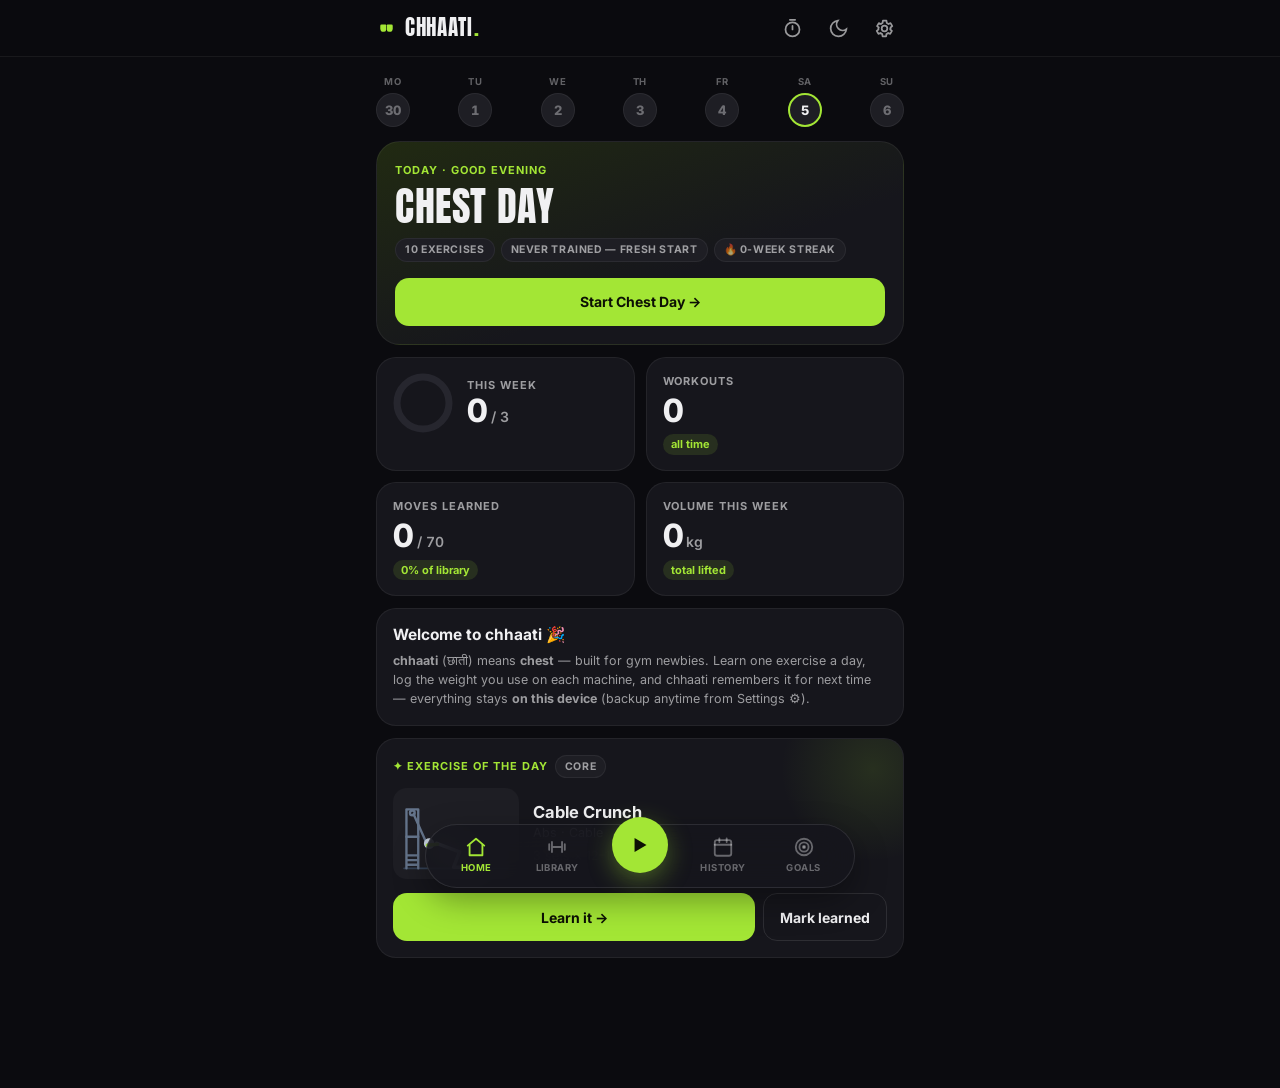
==== commit cc1a066b: "Rebrand to chhaati (छाती = chest) New minimal pec-mark icon in lime, CHHAATI. wordmark with inline m" ====
--- a/index.html
+++ b/index.html
@@ -3,8 +3,8 @@
 <head>
 <meta charset="UTF-8">
 <meta name="viewport" content="width=device-width, initial-scale=1, viewport-fit=cover">
-<title>IronLog — your pocket gym coach</title>
-<meta name="description" content="Beginner-friendly gym tracker: learn exercises with animated demos, remember your weights, hit your goals.">
+<title>chhaati — your pocket gym coach</title>
+<meta name="description" content="chhaati (छाती = chest): a beginner-friendly gym tracker. Learn exercises with animated demos, remember your weights, hit your goals.">
 <meta name="theme-color" content="#0b0b0f">
 <script>
 /* set theme before first paint to avoid flash */
@@ -26,7 +26,13 @@
 
 <header class="topbar">
   <div class="topbar-inner">
-    <div class="brand">IRONLOG<span class="dot">.</span></div>
+    <div class="brand">
+      <svg viewBox="0 0 128 128" width="21" height="21" aria-hidden="true">
+        <path fill="var(--accent)" d="M34 40 H58 Q62 40 62 44 V72 Q62 84 50 84 H44 Q26 84 26 62 V48 Q26 40 34 40 Z"/>
+        <path fill="var(--accent)" d="M94 40 H70 Q66 40 66 44 V72 Q66 84 78 84 H84 Q102 84 102 62 V48 Q102 40 94 40 Z"/>
+      </svg>
+      CHHAATI<span class="dot">.</span>
+    </div>
     <div class="topbar-actions">
       <button class="icon-btn" id="btn-timer" title="Rest timer" aria-label="Rest timer">
         <svg viewBox="0 0 24 24" width="21" height="21" fill="none" stroke="currentColor" stroke-width="2" stroke-linecap="round"><circle cx="12" cy="13" r="8"/><path d="M12 13V9M9 2h6"/></svg>
--- a/css/style.css
+++ b/css/style.css
@@ -121,8 +121,9 @@
 .brand {
   font-family: "Anton", "Arial Narrow", Impact, sans-serif;
   font-size: 21px; text-transform: uppercase; letter-spacing: 0.03em;
-  display: flex; align-items: center; gap: 2px;
-}
+  display: flex; align-items: center; gap: 8px;
+}
+.brand .dot { margin-left: -6px; }
 .brand .dot { color: var(--accent-text); }
 .topbar-actions { display: flex; gap: 6px; }
 .icon-btn {
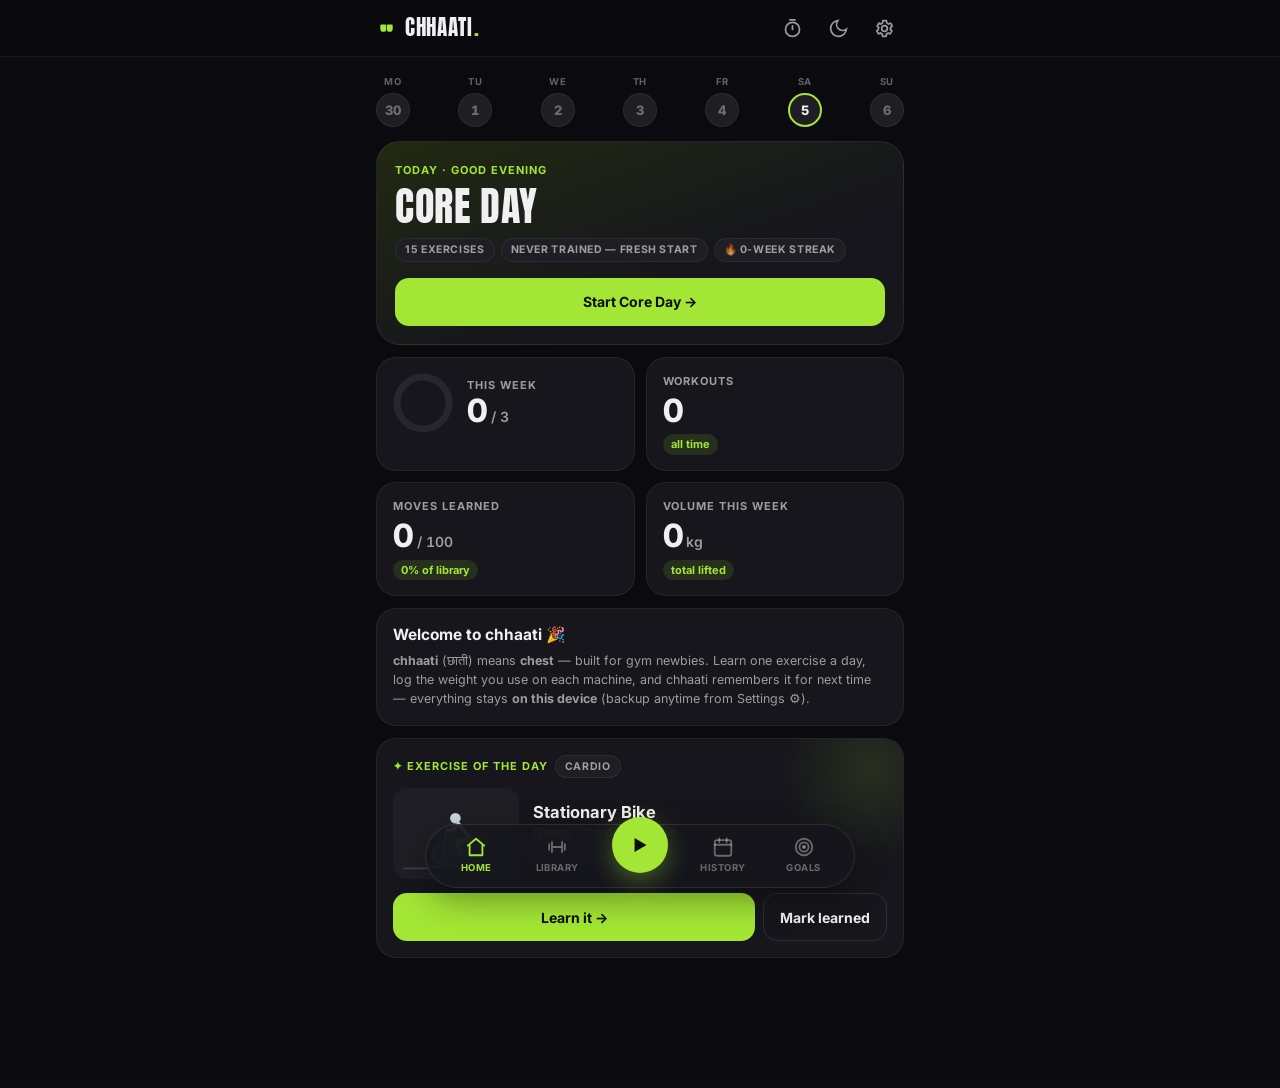
==== commit abf28337: "Add social share card and PNG app icons Open Graph + Twitter meta with a designed 1200x630 og.png (b" ====
--- a/index.html
+++ b/index.html
@@ -6,6 +6,21 @@
 <title>chhaati — your pocket gym coach</title>
 <meta name="description" content="chhaati (छाती = chest): a beginner-friendly gym tracker. Learn exercises with animated demos, remember your weights, hit your goals.">
 <meta name="theme-color" content="#0b0b0f">
+<link rel="canonical" href="https://chhaati.github.io/">
+<meta property="og:type" content="website">
+<meta property="og:site_name" content="chhaati">
+<meta property="og:title" content="chhaati — your pocket gym coach">
+<meta property="og:description" content="100 exercises with animated demos. Learn one new machine every day — chhaati remembers every weight you lift. Free, offline, no account.">
+<meta property="og:url" content="https://chhaati.github.io/">
+<meta property="og:image" content="https://chhaati.github.io/og.png">
+<meta property="og:image:width" content="1200">
+<meta property="og:image:height" content="630">
+<meta property="og:image:alt" content="chhaati — your pocket gym coach. 100 exercises, animated demos, remembers your weights, works offline.">
+<meta property="og:locale" content="en_US">
+<meta name="twitter:card" content="summary_large_image">
+<meta name="twitter:title" content="chhaati — your pocket gym coach">
+<meta name="twitter:description" content="100 exercises with animated demos. Learn one new machine every day — chhaati remembers every weight you lift.">
+<meta name="twitter:image" content="https://chhaati.github.io/og.png">
 <script>
 /* set theme before first paint to avoid flash */
 try {
@@ -15,7 +30,7 @@
 } catch (e) {}
 </script>
 <link rel="icon" href="./icon.svg" type="image/svg+xml">
-<link rel="apple-touch-icon" href="./icon.svg">
+<link rel="apple-touch-icon" href="./apple-touch-icon.png">
 <link rel="manifest" href="./manifest.json">
 <link rel="preconnect" href="https://fonts.googleapis.com">
 <link rel="preconnect" href="https://fonts.gstatic.com" crossorigin>
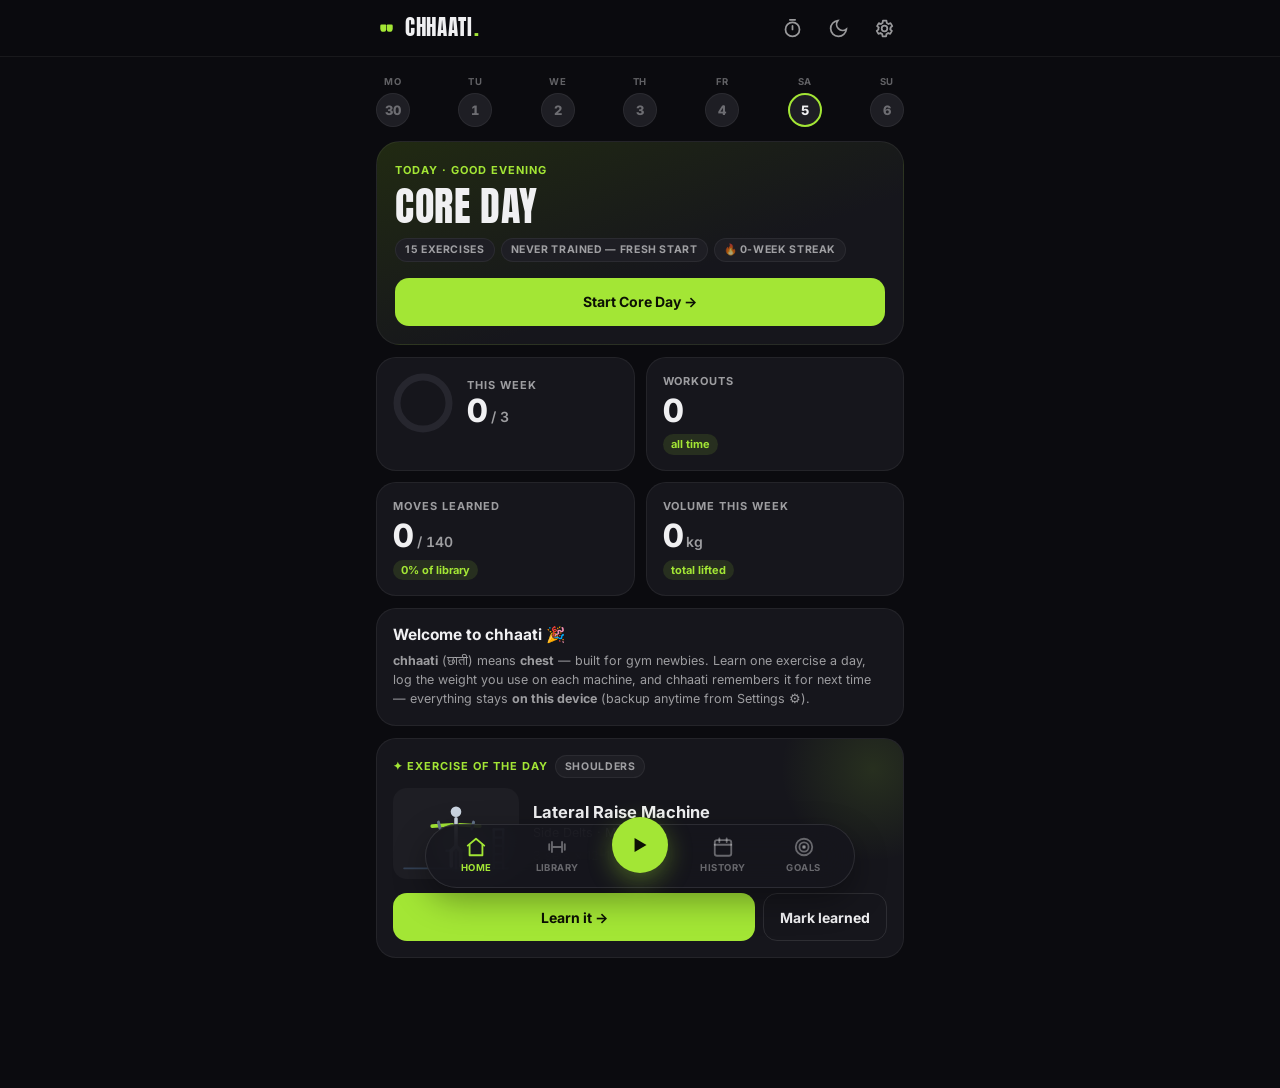
==== commit 79030538: "Expand library to 140 exercises: 40 new machines Chest +8 (converging press, iso-lateral decline, in" ====
--- a/index.html
+++ b/index.html
@@ -10,16 +10,16 @@
 <meta property="og:type" content="website">
 <meta property="og:site_name" content="chhaati">
 <meta property="og:title" content="chhaati — your pocket gym coach">
-<meta property="og:description" content="100 exercises with animated demos. Learn one new machine every day — chhaati remembers every weight you lift. Free, offline, no account.">
+<meta property="og:description" content="140 exercises with animated demos. Learn one new machine every day — chhaati remembers every weight you lift. Free, offline, no account.">
 <meta property="og:url" content="https://chhaati.github.io/">
 <meta property="og:image" content="https://chhaati.github.io/og.png">
 <meta property="og:image:width" content="1200">
 <meta property="og:image:height" content="630">
-<meta property="og:image:alt" content="chhaati — your pocket gym coach. 100 exercises, animated demos, remembers your weights, works offline.">
+<meta property="og:image:alt" content="chhaati — your pocket gym coach. 140 exercises, animated demos, remembers your weights, works offline.">
 <meta property="og:locale" content="en_US">
 <meta name="twitter:card" content="summary_large_image">
 <meta name="twitter:title" content="chhaati — your pocket gym coach">
-<meta name="twitter:description" content="100 exercises with animated demos. Learn one new machine every day — chhaati remembers every weight you lift.">
+<meta name="twitter:description" content="140 exercises with animated demos. Learn one new machine every day — chhaati remembers every weight you lift.">
 <meta name="twitter:image" content="https://chhaati.github.io/og.png">
 <script>
 /* set theme before first paint to avoid flash */
